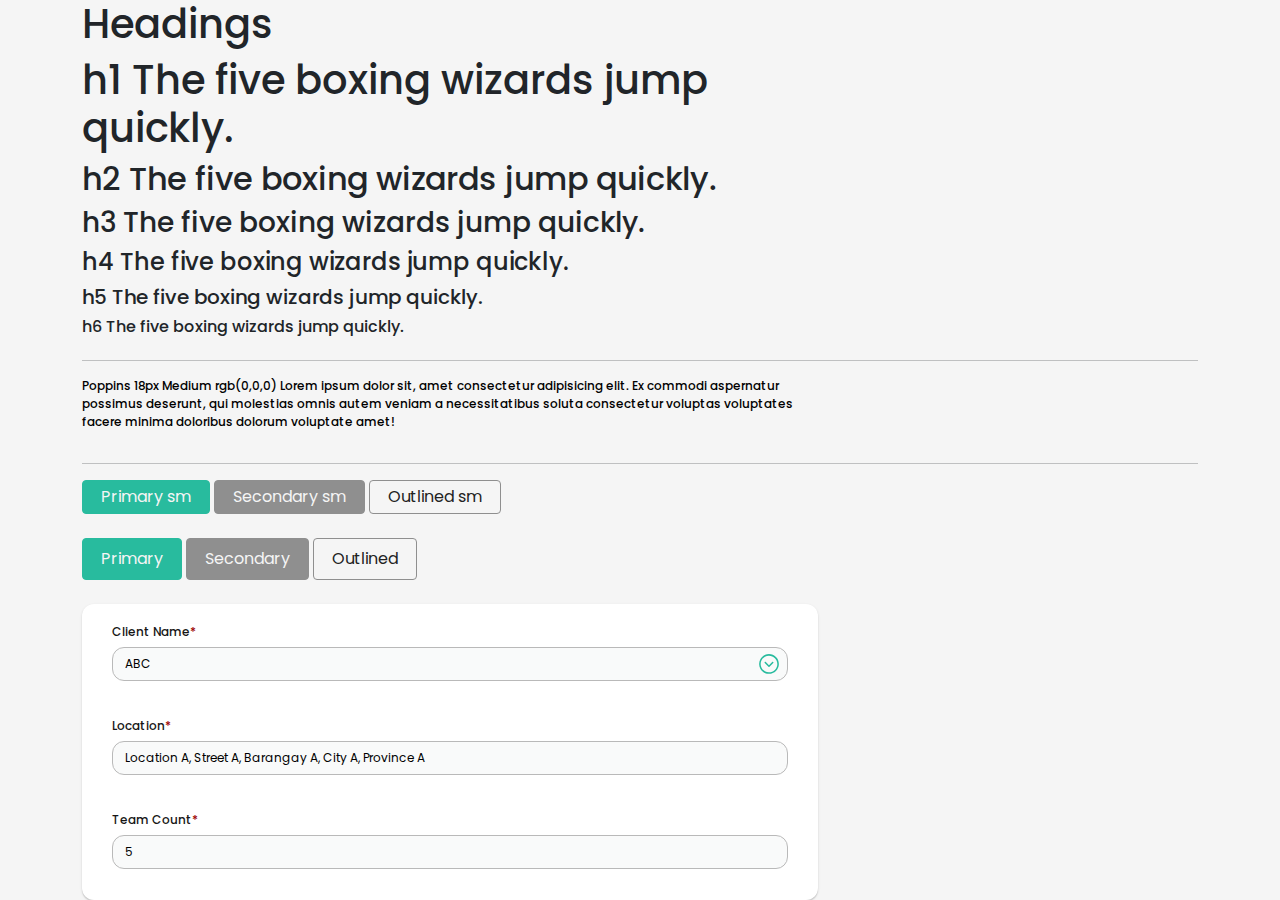
==== index.html @ 27a6f23b "form select" ====
<!doctype html>
<html lang="en">
<head>
	<meta charset="utf-8">
	<meta name="viewport" content="width=device-width, initial-scale=1">
	<title>1 Life Markup</title>
	<link href="https://cdn.jsdelivr.net/npm/bootstrap@5.3.3/dist/css/bootstrap.min.css" rel="stylesheet" integrity="sha384-QWTKZyjpPEjISv5WaRU9OFeRpok6YctnYmDr5pNlyT2bRjXh0JMhjY6hW+ALEwIH" crossorigin="anonymous">

	<link rel="preconnect" href="https://fonts.googleapis.com">
	<link rel="preconnect" href="https://fonts.gstatic.com" crossorigin>
	<link href="https://fonts.googleapis.com/css2?family=Poppins:ital,wght@0,100;0,200;0,300;0,400;0,500;0,600;0,700;0,800;0,900;1,100;1,200;1,300;1,400;1,500;1,600;1,700;1,800;1,900&display=swap" rel="stylesheet">

	<link rel="stylesheet" href="css/main.css">
</head>
<body>
	
	<div class="container">
		<div class="row">
			<div class="col-sm-8">
				<h1>Headings</h1>
				<h1>h1 The five boxing wizards jump quickly.</h1>
				<h2>h2 The five boxing wizards jump quickly.</h2>
				<h3>h3 The five boxing wizards jump quickly.</h3>
				<h4>h4 The five boxing wizards jump quickly.</h4>
				<h5>h5 The five boxing wizards jump quickly.</h5>
				<h6>h6 The five boxing wizards jump quickly.</h6>
			</div>
		</div>
		<hr>
		<div class="row">
			<div class="col-sm-8">
				<p>Poppins 18px Medium rgb(0,0,0) Lorem ipsum dolor sit, amet consectetur adipisicing elit. Ex commodi aspernatur possimus deserunt, qui molestias omnis autem veniam a necessitatibus soluta consectetur voluptas voluptates facere minima doloribus dolorum voluptate amet!</p>
			</div>
		</div>
		<hr>
		<div class="row">
			<div class="col-sm-8">
				
				<button type="button" class="btn btn-primary btn-sm">Primary sm</button>
				<button type="button" class="btn btn-secondary btn-sm">Secondary sm</button>
				<button type="button" class="btn btn-outline-secondary btn-sm">Outlined sm</button>	  
				
				<br><br>
				
				<button type="button" class="btn btn-primary">Primary</button>
				<button type="button" class="btn btn-secondary">Secondary</button>
				<button type="button" class="btn btn-outline-secondary">Outlined</button>	  
				
				<br><br>
				
				<!-- 
				<button type="button" class="btn btn-primary btn-lg">Primary lg</button>
				<button type="button" class="btn btn-secondary btn-lg">Secondary lg</button>
				<button type="button" class="btn btn-outline-secondary btn-lg">Outlined lg</button>	   
				-->
			</div>
		</div>

		<div class="row">
			<div class="col-sm-8">

				<div class="card">
					
					<div class="card-body">
						<form>
							<div class="mb-3">
								<label for="client-name" class="form-label">Client Name</label>
								<select id="client-name" class="form-select" required>
									<option value="ABC">ABC</option>
									<option value="DEF">DEF</option>
									<option value="GHI">GHI</option>
								</select>
								<i class="bi bi-chevron-down"></i>
							</div>
							<div class="mb-3 pt-3">
								<label for="location" class="form-label">Location</label>
								<input type="text" class="form-control" id="location" value="Location A, Street A, Barangay A, City A, Province A" required>
							</div>
							<div class="mb-3 pt-3">
								<label for="team-count" class="form-label">Team Count</label>
								<input type="number" class="form-control" id="team-count" value="5" required>
							</div>
						</form>
					</div>
					
				</div>

				
					
				
			</div>
		</div>
		
		
		
	</div>
	
	
	<script src="https://cdn.jsdelivr.net/npm/bootstrap@5.3.3/dist/js/bootstrap.bundle.min.js" integrity="sha384-YvpcrYf0tY3lHB60NNkmXc5s9fDVZLESaAA55NDzOxhy9GkcIdslK1eN7N6jIeHz" crossorigin="anonymous"></script>
</body>
</html>
---- css/main.css ----
body {
  background-color: #f5f5f5;
  font-family: "Poppins", sans-serif;
}

p {
  font-family: "Poppins", sans-serif;
  font-size: 12px;
  line-height: 18px;
  color: #000;
  font-weight: 500;
}

.btn {
  font-family: "Poppins", sans-serif;
  font-size: 16px;
  padding: 8px 18px;
  border-width: 1px;
  border-style: solid;
  font-weight: 400;
  border-radius: 4px;
}
.btn.btn-sm {
  padding: 4px 18px;
}
.btn.btn-primary {
  color: #f5f5f5;
  border-color: #28BB9E;
  background-color: #28BB9E;
}
.btn.btn-primary:hover, .btn.btn-primary:focus {
  background-color: #1f917b;
  border-color: #1f917b;
}
.btn.btn-secondary {
  color: #f5f5f5;
  border-color: #8F8F8F;
  background-color: #8F8F8F;
}
.btn.btn-secondary:hover, .btn.btn-secondary:focus {
  background-color: #767676;
  border-color: #767676;
}
.btn.btn-outline-secondary {
  color: #222222;
  border-color: #8F8F8F;
}
.btn.btn-outline-secondary:hover, .btn.btn-outline-secondary:focus {
  background-color: rgba(0, 0, 0, 0.1);
}

.card {
  border: none;
  border-radius: 12px;
  -webkit-box-shadow: 0px 1px 3px rgba(0, 0, 0, 0.1), 0px 2px 1px rgba(0, 0, 0, 0.06), 0px 1px 1px rgba(0, 0, 0, 0.08);
          box-shadow: 0px 1px 3px rgba(0, 0, 0, 0.1), 0px 2px 1px rgba(0, 0, 0, 0.06), 0px 1px 1px rgba(0, 0, 0, 0.08);
}
.card .card-body {
  padding: 15px 30px;
}

.form-control,
.form-select {
  font-family: "Poppins", sans-serif;
  font-size: 12px;
  line-height: 24px;
  color: #000;
  font-weight: 400;
  padding: 4px 12px;
  border-radius: 12px;
  background: #f9fafa;
  border: solid 1px #b9b9b9;
}

.form-select {
  padding-right: 32px;
  background-position: calc(100% - 8px) center;
  background-repeat: no-repeat;
  background-image: url("data:image/svg+xml,%3Csvg xmlns='http://www.w3.org/2000/svg' xmlns:xlink='http://www.w3.org/1999/xlink' version='1.1' width='20' height='20' viewBox='0 0 256 256' xml:space='preserve'%3E%3Cdefs%3E%3C/defs%3E%3Cg style='stroke: none; stroke-width: 0; stroke-dasharray: none; stroke-linecap: butt; stroke-linejoin: miter; stroke-miterlimit: 10; fill: none; fill-rule: nonzero; opacity: 1;' transform='translate(1.4065934065934016 1.4065934065934016) scale(2.81 2.81)' %3E%3Cpath d='M 90 45 C 90 20.187 69.813 0 45 0 C 20.187 0 0 20.187 0 45 c 0 24.813 20.187 45 45 45 C 69.813 90 90 69.813 90 45 z M 7 45 C 7 24.047 24.047 7 45 7 s 38 17.047 38 38 S 65.953 83 45 83 S 7 65.953 7 45 z' style='stroke: none; stroke-width: 1; stroke-dasharray: none; stroke-linecap: butt; stroke-linejoin: miter; stroke-miterlimit: 10; fill: rgb(40,187,158); fill-rule: nonzero; opacity: 1;' transform=' matrix(1 0 0 1 0 0) ' stroke-linecap='round' /%3E%3Cpath d='M 65.456 38.522 c 0 -0.896 -0.342 -1.792 -1.025 -2.475 c -1.366 -1.367 -3.583 -1.367 -4.949 0 L 45 50.529 L 30.518 36.047 c -1.366 -1.367 -3.583 -1.367 -4.95 0 c -1.366 1.367 -1.365 3.583 0 4.95 l 16.956 16.955 c 1.366 1.367 3.583 1.367 4.949 0 L 64.43 40.997 C 65.114 40.314 65.456 39.418 65.456 38.522 z' style='stroke: none; stroke-width: 1; stroke-dasharray: none; stroke-linecap: butt; stroke-linejoin: miter; stroke-miterlimit: 10; fill: rgb(40,187,158); fill-rule: nonzero; opacity: 1;' transform=' matrix(1 0 0 1 0 0) ' stroke-linecap='round' /%3E%3C/g%3E%3C/svg%3E");
}

.form-label {
  font-family: "Poppins", sans-serif;
  font-size: 12px;
  line-height: 18px;
  color: #161616;
  font-weight: 500;
  margin-bottom: 6px;
}

div:has(> .form-control:required) > .form-label::after,
div:has(> .form-select:required) > .form-label::after {
  content: "*";
  color: #9D0404;
}
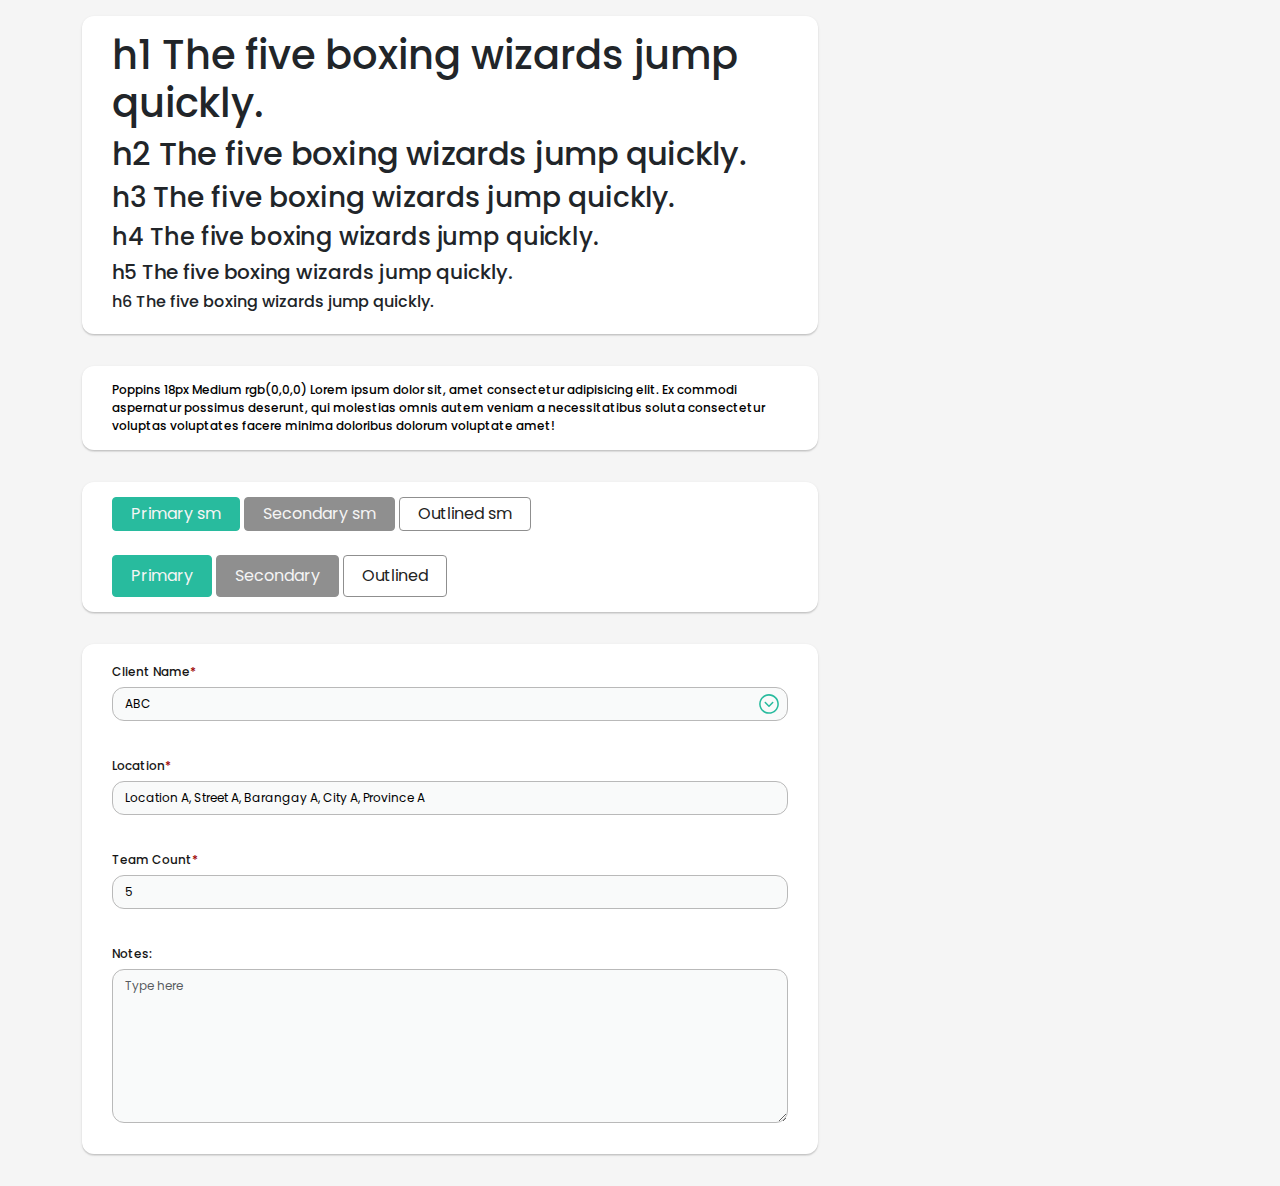
==== commit a6cb574d: "Added text box" ====
--- a/index.html
+++ b/index.html
@@ -17,50 +17,39 @@
 	<div class="container">
 		<div class="row">
 			<div class="col-sm-8">
-				<h1>Headings</h1>
-				<h1>h1 The five boxing wizards jump quickly.</h1>
-				<h2>h2 The five boxing wizards jump quickly.</h2>
-				<h3>h3 The five boxing wizards jump quickly.</h3>
-				<h4>h4 The five boxing wizards jump quickly.</h4>
-				<h5>h5 The five boxing wizards jump quickly.</h5>
-				<h6>h6 The five boxing wizards jump quickly.</h6>
-			</div>
-		</div>
-		<hr>
-		<div class="row">
-			<div class="col-sm-8">
-				<p>Poppins 18px Medium rgb(0,0,0) Lorem ipsum dolor sit, amet consectetur adipisicing elit. Ex commodi aspernatur possimus deserunt, qui molestias omnis autem veniam a necessitatibus soluta consectetur voluptas voluptates facere minima doloribus dolorum voluptate amet!</p>
-			</div>
-		</div>
-		<hr>
-		<div class="row">
-			<div class="col-sm-8">
-				
-				<button type="button" class="btn btn-primary btn-sm">Primary sm</button>
-				<button type="button" class="btn btn-secondary btn-sm">Secondary sm</button>
-				<button type="button" class="btn btn-outline-secondary btn-sm">Outlined sm</button>	  
-				
-				<br><br>
-				
-				<button type="button" class="btn btn-primary">Primary</button>
-				<button type="button" class="btn btn-secondary">Secondary</button>
-				<button type="button" class="btn btn-outline-secondary">Outlined</button>	  
-				
-				<br><br>
-				
-				<!-- 
-				<button type="button" class="btn btn-primary btn-lg">Primary lg</button>
-				<button type="button" class="btn btn-secondary btn-lg">Secondary lg</button>
-				<button type="button" class="btn btn-outline-secondary btn-lg">Outlined lg</button>	   
-				-->
-			</div>
-		</div>
-
-		<div class="row">
-			<div class="col-sm-8">
 
 				<div class="card">
-					
+					<div class="card-body">
+						<h1>h1 The five boxing wizards jump quickly.</h1>
+						<h2>h2 The five boxing wizards jump quickly.</h2>
+						<h3>h3 The five boxing wizards jump quickly.</h3>
+						<h4>h4 The five boxing wizards jump quickly.</h4>
+						<h5>h5 The five boxing wizards jump quickly.</h5>
+						<h6>h6 The five boxing wizards jump quickly.</h6>
+					</div>
+				</div>
+		
+				<div class="card">
+					<div class="card-body">
+						<p>Poppins 18px Medium rgb(0,0,0) Lorem ipsum dolor sit, amet consectetur adipisicing elit. Ex commodi aspernatur possimus deserunt, qui molestias omnis autem veniam a necessitatibus soluta consectetur voluptas voluptates facere minima doloribus dolorum voluptate amet!</p>
+					</div>
+				</div>
+
+				<div class="card">
+					<div class="card-body">
+						<button type="button" class="btn btn-primary btn-sm">Primary sm</button>
+						<button type="button" class="btn btn-secondary btn-sm">Secondary sm</button>
+						<button type="button" class="btn btn-outline-secondary btn-sm">Outlined sm</button>	  
+						
+						<br><br>
+						
+						<button type="button" class="btn btn-primary">Primary</button>
+						<button type="button" class="btn btn-secondary">Secondary</button>
+						<button type="button" class="btn btn-outline-secondary">Outlined</button>	  
+					</div>
+				</div>
+			
+				<div class="card">
 					<div class="card-body">
 						<form>
 							<div class="mb-3">
@@ -80,22 +69,22 @@
 								<label for="team-count" class="form-label">Team Count</label>
 								<input type="number" class="form-control" id="team-count" value="5" required>
 							</div>
+
+							<div class="mb-3 pt-3">
+								<label for="notes" class="form-label">Notes:</label>
+								<textarea class="form-control" placeholder="Type here" id="notes" rows="6"></textarea>
+							</div>
+
+							<!-- <div class="mb-3 pt-3">
+								<input type="date">
+							</div> -->
 						</form>
 					</div>
-					
 				</div>
 
-				
-					
-				
 			</div>
 		</div>
-		
-		
-		
 	</div>
-	
-	
 	<script src="https://cdn.jsdelivr.net/npm/bootstrap@5.3.3/dist/js/bootstrap.bundle.min.js" integrity="sha384-YvpcrYf0tY3lHB60NNkmXc5s9fDVZLESaAA55NDzOxhy9GkcIdslK1eN7N6jIeHz" crossorigin="anonymous"></script>
 </body>
 </html>--- a/css/main.css
+++ b/css/main.css
@@ -9,6 +9,9 @@
   line-height: 18px;
   color: #000;
   font-weight: 500;
+}
+p:last-child {
+  margin-bottom: 0;
 }
 
 .btn {
@@ -54,6 +57,7 @@
   border-radius: 12px;
   -webkit-box-shadow: 0px 1px 3px rgba(0, 0, 0, 0.1), 0px 2px 1px rgba(0, 0, 0, 0.06), 0px 1px 1px rgba(0, 0, 0, 0.08);
           box-shadow: 0px 1px 3px rgba(0, 0, 0, 0.1), 0px 2px 1px rgba(0, 0, 0, 0.06), 0px 1px 1px rgba(0, 0, 0, 0.08);
+  margin: 16px auto 32px;
 }
 .card .card-body {
   padding: 15px 30px;
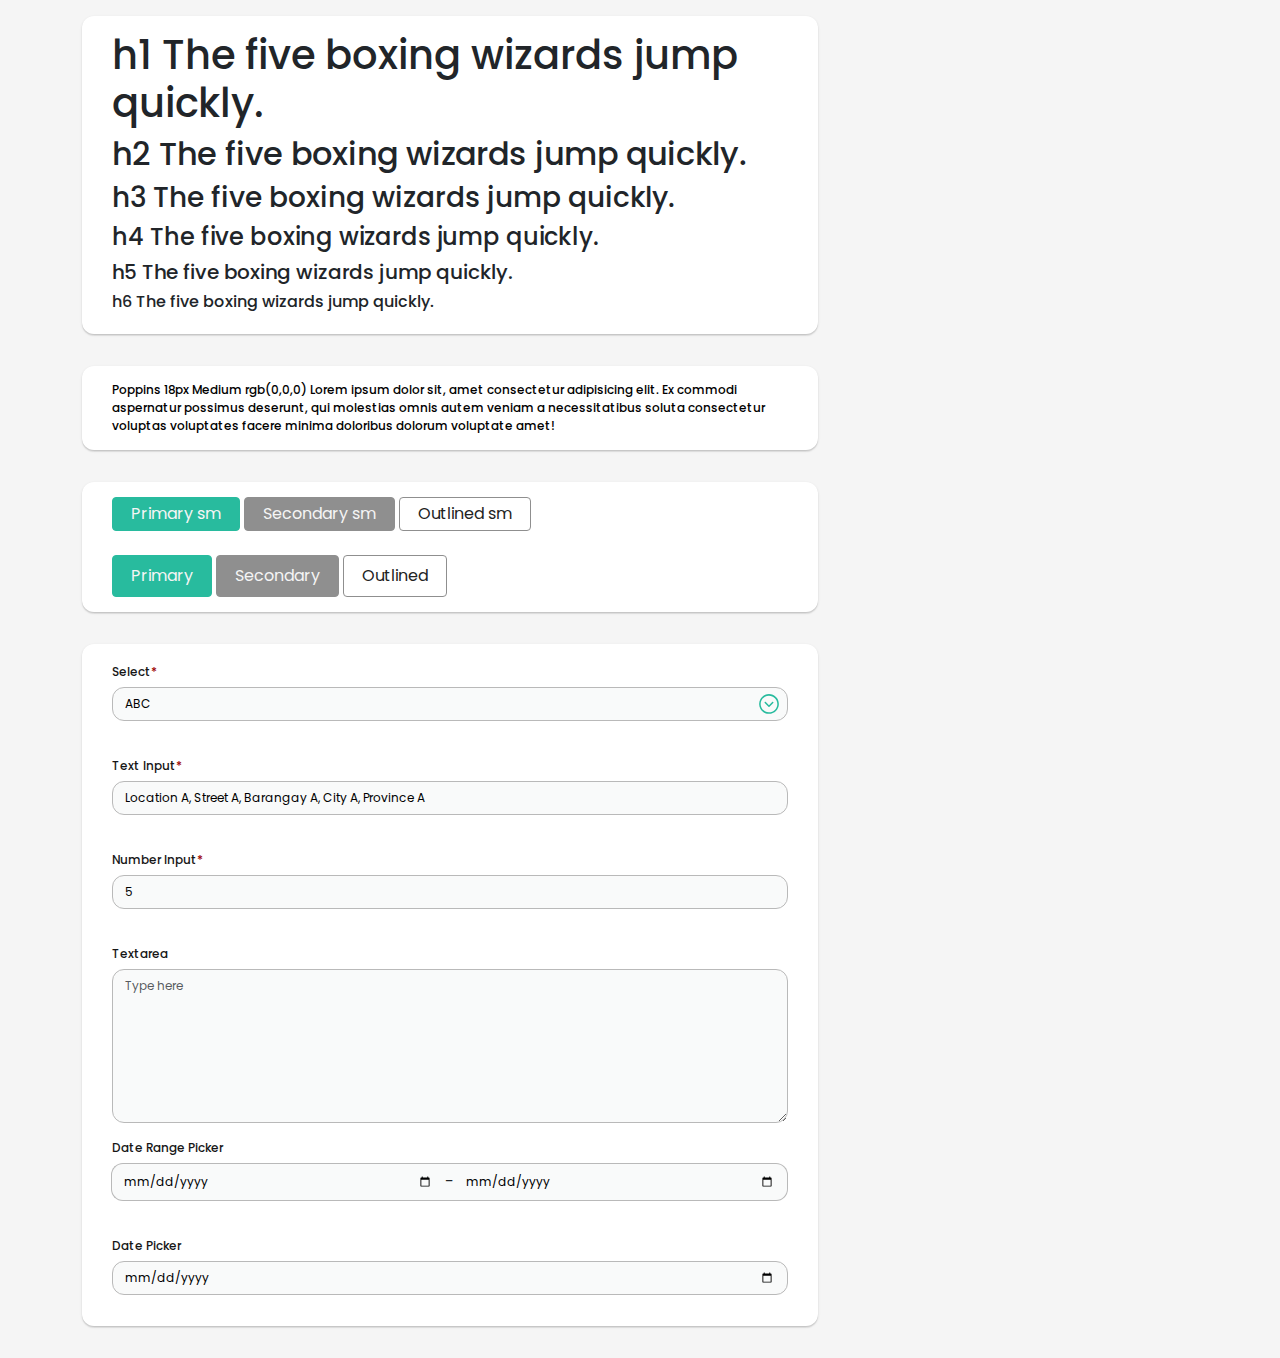
==== commit f9bb6b94: "added daterange" ====
--- a/index.html
+++ b/index.html
@@ -53,8 +53,8 @@
 					<div class="card-body">
 						<form>
 							<div class="mb-3">
-								<label for="client-name" class="form-label">Client Name</label>
-								<select id="client-name" class="form-select" required>
+								<label for="select" class="form-label">Select</label>
+								<select id="select" class="form-select" required>
 									<option value="ABC">ABC</option>
 									<option value="DEF">DEF</option>
 									<option value="GHI">GHI</option>
@@ -62,18 +62,34 @@
 								<i class="bi bi-chevron-down"></i>
 							</div>
 							<div class="mb-3 pt-3">
-								<label for="location" class="form-label">Location</label>
-								<input type="text" class="form-control" id="location" value="Location A, Street A, Barangay A, City A, Province A" required>
+								<label for="text-input" class="form-label">Text Input</label>
+								<input type="text" class="form-control" id="text-input" value="Location A, Street A, Barangay A, City A, Province A" required>
 							</div>
 							<div class="mb-3 pt-3">
-								<label for="team-count" class="form-label">Team Count</label>
-								<input type="number" class="form-control" id="team-count" value="5" required>
+								<label for="number-input" class="form-label">Number Input</label>
+								<input type="number" class="form-control" id="number-input" value="5" required>
 							</div>
 
 							<div class="mb-3 pt-3">
-								<label for="notes" class="form-label">Notes:</label>
-								<textarea class="form-control" placeholder="Type here" id="notes" rows="6"></textarea>
+								<label for="textarea" class="form-label">Textarea</label>
+								<textarea class="form-control" placeholder="Type here" id="textarea" rows="6"></textarea>
 							</div>
+							
+							<div class="input-group mb-3">
+								<label for="date-range" class="form-label w-100">Date Range Picker</label>
+								<input type="date" class="form-control" placeholder="Username" aria-label="Username">
+								<span class="input-group-text">-</span>
+								<input type="date" class="form-control" placeholder="Server" aria-label="Server">
+							</div>
+
+
+							<div class="mb-3 pt-3">
+								<label for="date-picker" class="form-label">Date Picker</label>
+								<input type="date" class="form-control" id="date-picker">
+							</div>
+
+							
+							
 
 							<!-- <div class="mb-3 pt-3">
 								<input type="date">
--- a/css/main.css
+++ b/css/main.css
@@ -96,4 +96,22 @@
 div:has(> .form-select:required) > .form-label::after {
   content: "*";
   color: #9D0404;
+}
+
+.input-group input[type=date] {
+  border-left: none;
+  border-right: none;
+}
+.input-group input[type=date]:first-of-type {
+  border-radius: 12px 0 0 12px !important;
+  border-left: solid 1px #b9b9b9;
+  padding-right: 0;
+}
+.input-group input[type=date]:last-of-type {
+  border-right: solid 1px #b9b9b9;
+  padding-left: 0;
+}
+.input-group input[type=date] + .input-group-text {
+  background: #f9fafa;
+  border-color: #b9b9b9;
 }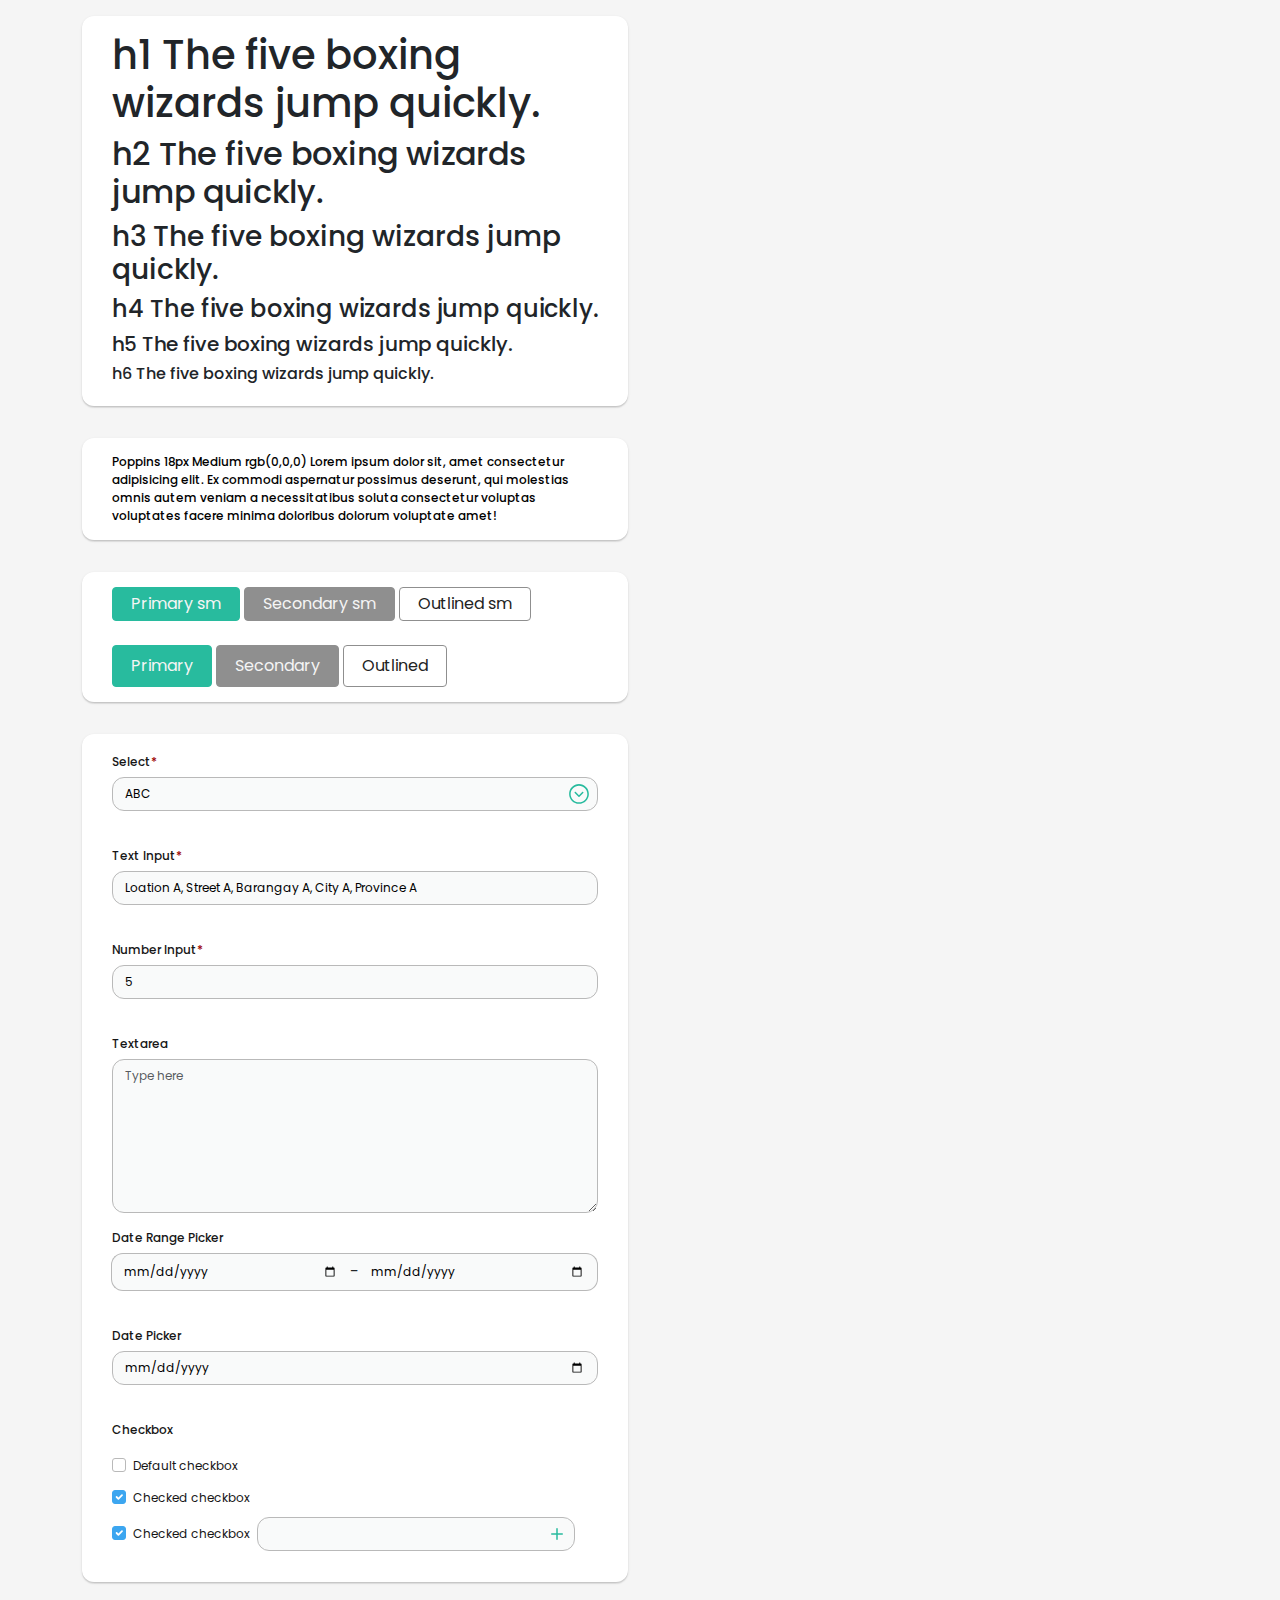
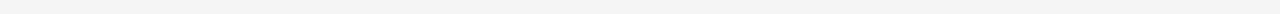
==== commit 97bc02f7: "checkboxes" ====
--- a/index.html
+++ b/index.html
@@ -16,7 +16,7 @@
 	
 	<div class="container">
 		<div class="row">
-			<div class="col-sm-8">
+			<div class="col-lg-6">
 
 				<div class="card">
 					<div class="card-body">
@@ -63,7 +63,7 @@
 							</div>
 							<div class="mb-3 pt-3">
 								<label for="text-input" class="form-label">Text Input</label>
-								<input type="text" class="form-control" id="text-input" value="Location A, Street A, Barangay A, City A, Province A" required>
+								<input type="text" class="form-control" id="text-input" value="Loation A, Street A, Barangay A, City A, Province A" required>
 							</div>
 							<div class="mb-3 pt-3">
 								<label for="number-input" class="form-label">Number Input</label>
@@ -82,15 +82,33 @@
 								<input type="date" class="form-control" placeholder="Server" aria-label="Server">
 							</div>
 
-
 							<div class="mb-3 pt-3">
 								<label for="date-picker" class="form-label">Date Picker</label>
 								<input type="date" class="form-control" id="date-picker">
 							</div>
 
-							
-							
-
+							<div class="mb-3 pt-3">
+								<label for="" class="form-label">Checkbox</label>
+								<div class="form-check">
+									<input class="form-check-input" type="checkbox" value="" id="checkDefault">
+									<label class="form-check-label" for="checkDefault">
+										Default checkbox
+									</label>
+								</div>
+								<div class="form-check">
+									<input class="form-check-input" type="checkbox" value="" id="checkChecked" checked>
+									<label class="form-check-label" for="checkChecked">
+										Checked checkbox
+									</label>
+								</div>
+								<div class="form-check">
+									<input class="form-check-input" type="checkbox" value="" id="checkInput" checked>
+									<label class="form-check-label" for="checkInput">
+										Checked checkbox
+									</label>
+									<input type="text" class="form-control" id="" value="">
+								</div>
+							</div>
 							<!-- <div class="mb-3 pt-3">
 								<input type="date">
 							</div> -->
--- a/css/main.css
+++ b/css/main.css
@@ -114,4 +114,54 @@
 .input-group input[type=date] + .input-group-text {
   background: #f9fafa;
   border-color: #b9b9b9;
+}
+
+.form-check {
+  padding-left: 21px;
+  margin: 8px 0;
+}
+.form-check .form-check-input {
+  border-color: #b9b9b9;
+  width: 14px;
+  height: 14px;
+  border-radius: 3px;
+  margin-top: 5px;
+  margin-left: -21px;
+}
+.form-check .form-check-input:checked {
+  background-color: #3CA6F0;
+  border-color: #3CA6F0;
+}
+.form-check .form-check-label {
+  font-size: 12px;
+  color: #161616;
+}
+.form-check:has(.form-control) .form-control {
+  margin-top: 5px;
+}
+@media screen and (min-width: 575px) {
+  .form-check:has(.form-control) {
+    display: -webkit-box;
+    display: -ms-flexbox;
+    display: flex;
+    gap: 7px;
+    -webkit-box-align: center;
+        -ms-flex-align: center;
+            align-items: center;
+  }
+  .form-check:has(.form-control) .form-check-input {
+    margin-top: -1px;
+  }
+  .form-check:has(.form-control) .form-check-label {
+    -ms-flex-negative: 0;
+        flex-shrink: 0;
+  }
+  .form-check:has(.form-control) .form-control {
+    max-width: 318px;
+    margin-top: 0;
+    padding-right: 30px;
+    background-image: url("data:image/svg+xml,%3Csvg xmlns='http://www.w3.org/2000/svg' width='24' height='24' fill='%2328BB9E' class='bi bi-plus' viewBox='0 0 16 16'%3E%3Cpath d='M8 4a.5.5 0 0 1 .5.5v3h3a.5.5 0 0 1 0 1h-3v3a.5.5 0 0 1-1 0v-3h-3a.5.5 0 0 1 0-1h3v-3A.5.5 0 0 1 8 4'/%3E%3C/svg%3E");
+    background-repeat: no-repeat;
+    background-position: calc(100% - 5px) center;
+  }
 }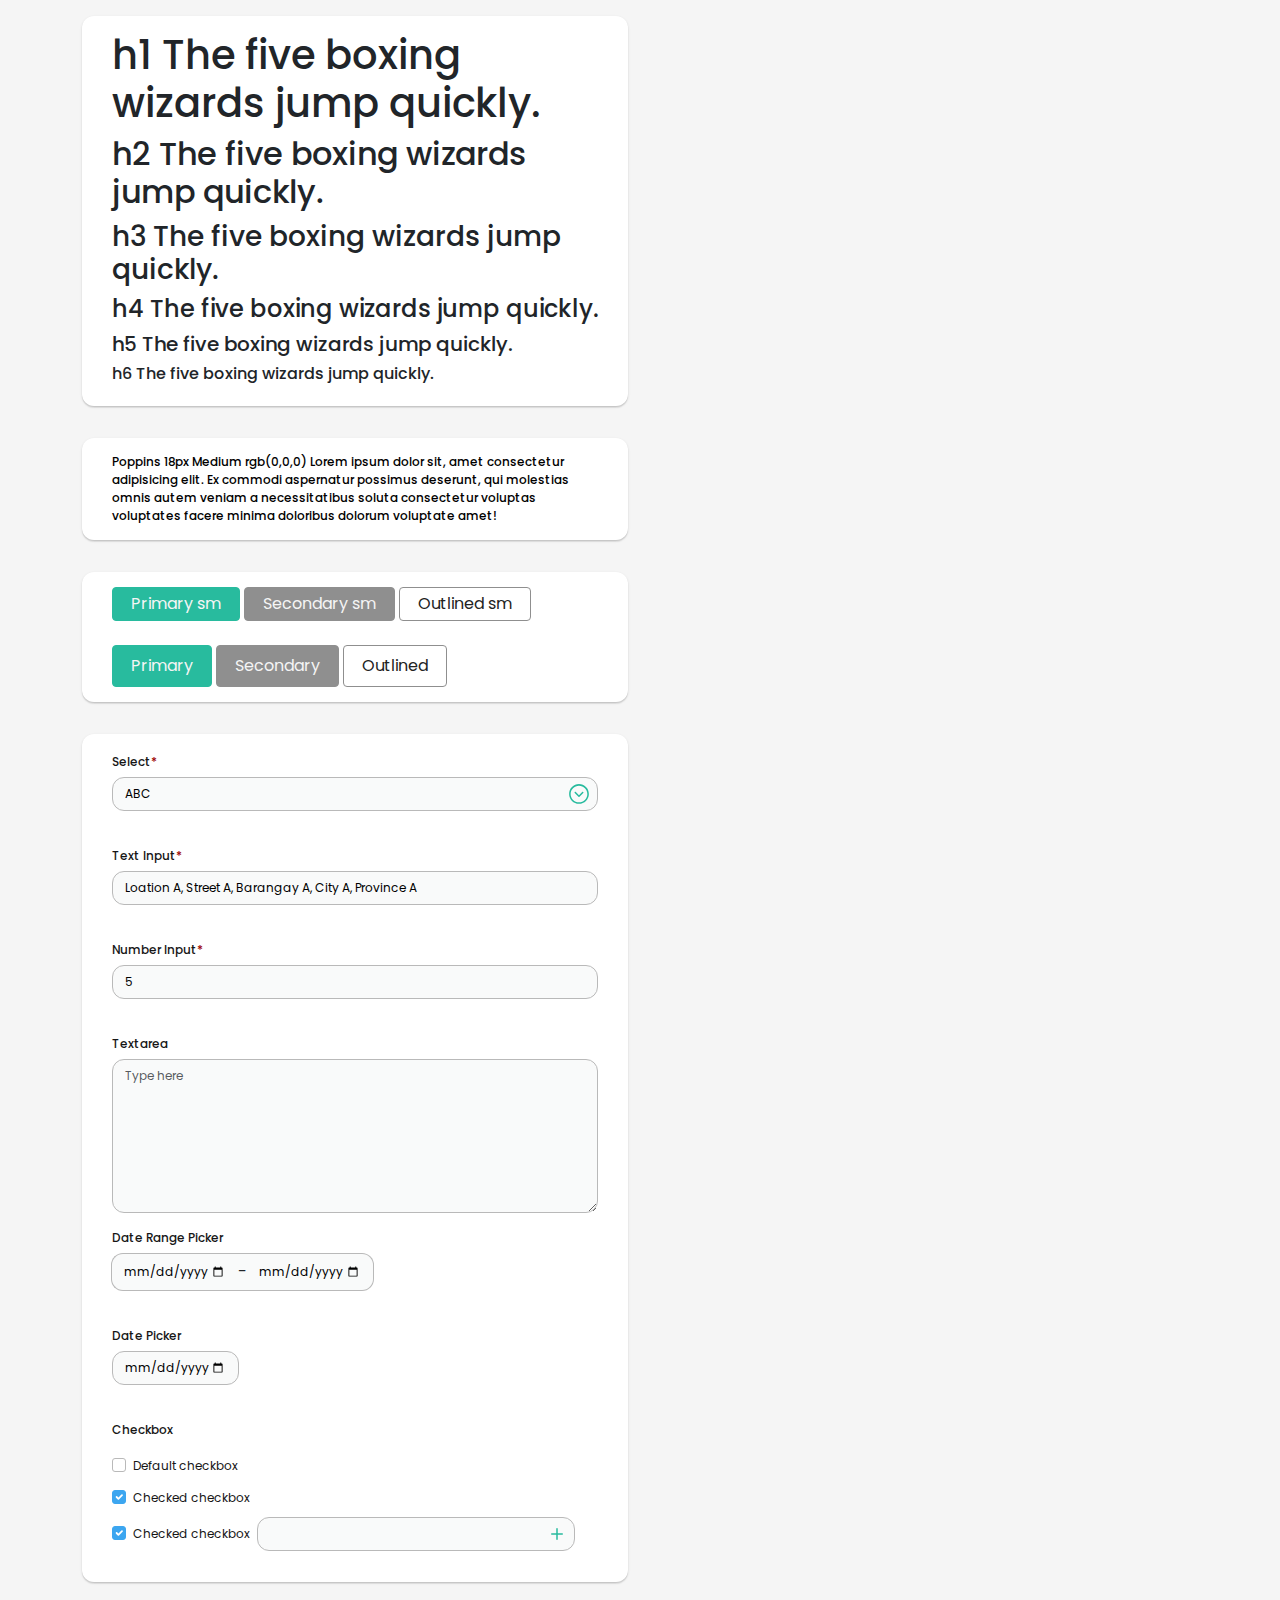
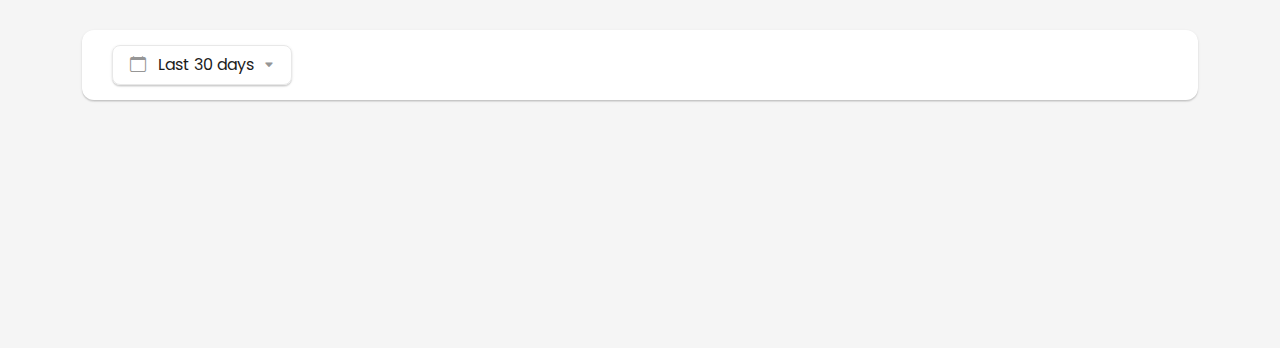
==== commit 770323e0: "dropdown" ====
--- a/index.html
+++ b/index.html
@@ -5,11 +5,11 @@
 	<meta name="viewport" content="width=device-width, initial-scale=1">
 	<title>1 Life Markup</title>
 	<link href="https://cdn.jsdelivr.net/npm/bootstrap@5.3.3/dist/css/bootstrap.min.css" rel="stylesheet" integrity="sha384-QWTKZyjpPEjISv5WaRU9OFeRpok6YctnYmDr5pNlyT2bRjXh0JMhjY6hW+ALEwIH" crossorigin="anonymous">
-
+	
 	<link rel="preconnect" href="https://fonts.googleapis.com">
 	<link rel="preconnect" href="https://fonts.gstatic.com" crossorigin>
 	<link href="https://fonts.googleapis.com/css2?family=Poppins:ital,wght@0,100;0,200;0,300;0,400;0,500;0,600;0,700;0,800;0,900;1,100;1,200;1,300;1,400;1,500;1,600;1,700;1,800;1,900&display=swap" rel="stylesheet">
-
+	
 	<link rel="stylesheet" href="css/main.css">
 </head>
 <body>
@@ -17,7 +17,7 @@
 	<div class="container">
 		<div class="row">
 			<div class="col-lg-6">
-
+				
 				<div class="card">
 					<div class="card-body">
 						<h1>h1 The five boxing wizards jump quickly.</h1>
@@ -28,13 +28,13 @@
 						<h6>h6 The five boxing wizards jump quickly.</h6>
 					</div>
 				</div>
-		
+				
 				<div class="card">
 					<div class="card-body">
 						<p>Poppins 18px Medium rgb(0,0,0) Lorem ipsum dolor sit, amet consectetur adipisicing elit. Ex commodi aspernatur possimus deserunt, qui molestias omnis autem veniam a necessitatibus soluta consectetur voluptas voluptates facere minima doloribus dolorum voluptate amet!</p>
 					</div>
 				</div>
-
+				
 				<div class="card">
 					<div class="card-body">
 						<button type="button" class="btn btn-primary btn-sm">Primary sm</button>
@@ -48,7 +48,7 @@
 						<button type="button" class="btn btn-outline-secondary">Outlined</button>	  
 					</div>
 				</div>
-			
+				
 				<div class="card">
 					<div class="card-body">
 						<form>
@@ -59,7 +59,6 @@
 									<option value="DEF">DEF</option>
 									<option value="GHI">GHI</option>
 								</select>
-								<i class="bi bi-chevron-down"></i>
 							</div>
 							<div class="mb-3 pt-3">
 								<label for="text-input" class="form-label">Text Input</label>
@@ -69,7 +68,7 @@
 								<label for="number-input" class="form-label">Number Input</label>
 								<input type="number" class="form-control" id="number-input" value="5" required>
 							</div>
-
+							
 							<div class="mb-3 pt-3">
 								<label for="textarea" class="form-label">Textarea</label>
 								<textarea class="form-control" placeholder="Type here" id="textarea" rows="6"></textarea>
@@ -81,12 +80,12 @@
 								<span class="input-group-text">-</span>
 								<input type="date" class="form-control" placeholder="Server" aria-label="Server">
 							</div>
-
+							
 							<div class="mb-3 pt-3">
 								<label for="date-picker" class="form-label">Date Picker</label>
 								<input type="date" class="form-control" id="date-picker">
 							</div>
-
+							
 							<div class="mb-3 pt-3">
 								<label for="" class="form-label">Checkbox</label>
 								<div class="form-check">
@@ -115,10 +114,40 @@
 						</form>
 					</div>
 				</div>
-
+				
 			</div>
 		</div>
+		
+		<div class="card">
+			<div class="card-body">
+				<div class="dropdown">
+					<button class="btn btn-outline-secondary dropdown-toggle" type="button" data-bs-toggle="dropdown" aria-expanded="false">
+						<i class="bi bi-calendar"></i>
+						Last 30 days
+					</button>
+					<ul class="dropdown-menu">
+						<li><a class="dropdown-item" href="#">Action</a></li>
+						<li><a class="dropdown-item" href="#">Another action</a></li>
+						<li><a class="dropdown-item" href="#">Something else here</a></li>
+					</ul>
+				</div>
+			</div>
+		</div>
+		
 	</div>
-	<script src="https://cdn.jsdelivr.net/npm/bootstrap@5.3.3/dist/js/bootstrap.bundle.min.js" integrity="sha384-YvpcrYf0tY3lHB60NNkmXc5s9fDVZLESaAA55NDzOxhy9GkcIdslK1eN7N6jIeHz" crossorigin="anonymous"></script>
+</div>
+</div>
+
+<br>
+<br>
+<br>
+<br>
+<br>
+<br>
+<br>
+<br>
+<br>
+
+<script src="https://cdn.jsdelivr.net/npm/bootstrap@5.3.3/dist/js/bootstrap.bundle.min.js" integrity="sha384-YvpcrYf0tY3lHB60NNkmXc5s9fDVZLESaAA55NDzOxhy9GkcIdslK1eN7N6jIeHz" crossorigin="anonymous"></script>
 </body>
 </html>--- a/css/main.css
+++ b/css/main.css
@@ -1,3 +1,4 @@
+@import url("https://cdn.jsdelivr.net/npm/bootstrap-icons@1.11.3/font/bootstrap-icons.min.css");
 body {
   background-color: #f5f5f5;
   font-family: "Poppins", sans-serif;
@@ -51,6 +52,27 @@
 .btn.btn-outline-secondary:hover, .btn.btn-outline-secondary:focus {
   background-color: rgba(0, 0, 0, 0.1);
 }
+.btn.btn-outline-secondary.dropdown-toggle {
+  color: #1C1C1C;
+  padding: 7px 17px;
+  border-radius: 8px;
+  border-color: #e8e8e8;
+  -webkit-box-shadow: 0px 1px 3px rgba(0, 0, 0, 0.1), 0px 2px 1px rgba(0, 0, 0, 0.06), 0px 1px 1px rgba(0, 0, 0, 0.08);
+          box-shadow: 0px 1px 3px rgba(0, 0, 0, 0.1), 0px 2px 1px rgba(0, 0, 0, 0.06), 0px 1px 1px rgba(0, 0, 0, 0.08);
+}
+.btn.btn-outline-secondary.dropdown-toggle::after {
+  content: "\f229";
+  font-family: "bootstrap-icons";
+  color: #969696;
+  font-size: 10px;
+  margin-left: 6px;
+  vertical-align: baseline;
+  border: none;
+}
+.btn.btn-outline-secondary.dropdown-toggle .bi {
+  color: #969696;
+  margin-right: 8px;
+}
 
 .card {
   border: none;
@@ -98,9 +120,14 @@
   color: #9D0404;
 }
 
+input[type=date] {
+  max-width: 127px;
+}
+
 .input-group input[type=date] {
   border-left: none;
   border-right: none;
+  max-width: 115px;
 }
 .input-group input[type=date]:first-of-type {
   border-radius: 12px 0 0 12px !important;
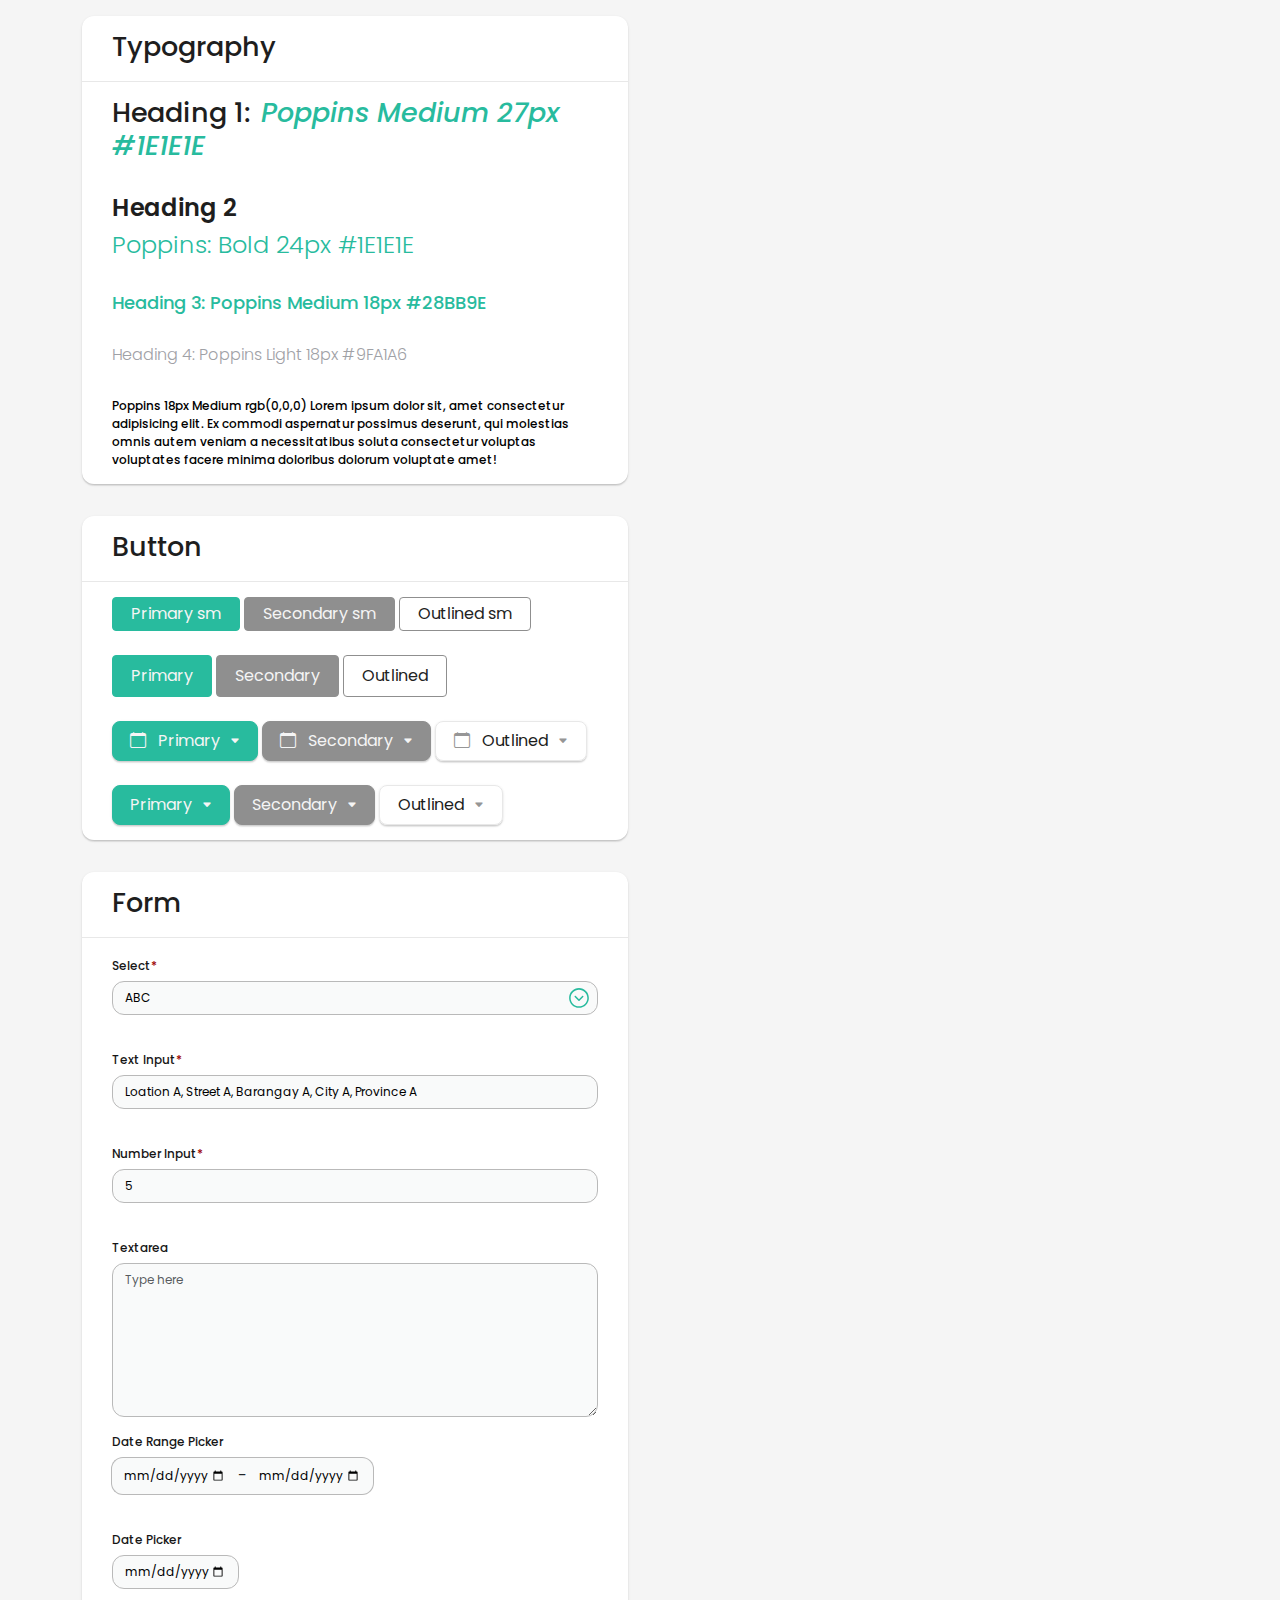
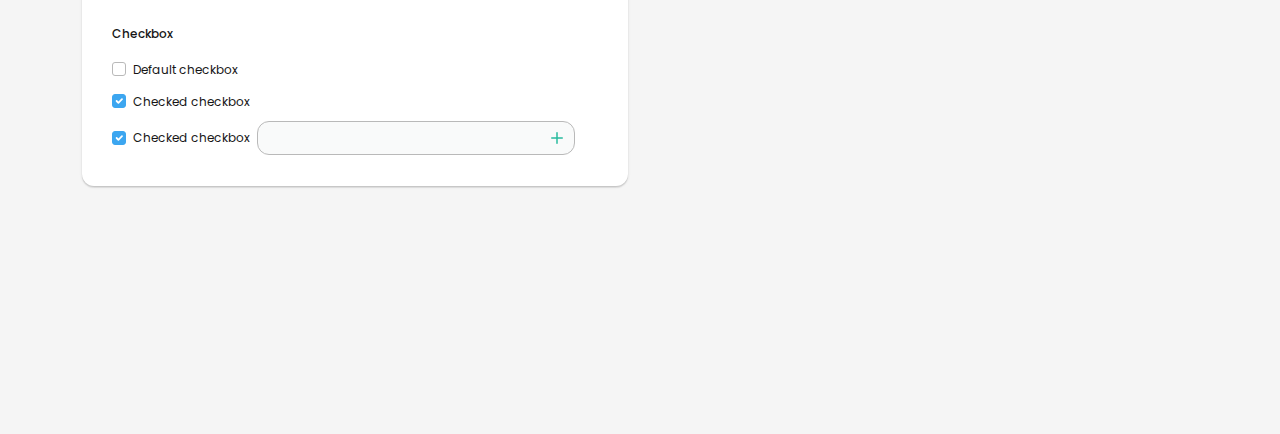
==== commit 62f9ae8f: "Typography" ====
--- a/index.html
+++ b/index.html
@@ -19,23 +19,30 @@
 			<div class="col-lg-6">
 				
 				<div class="card">
+					<div class="card-header">
+						<h1 class="card-title">
+							Typography
+						</h1>
+					</div>
 					<div class="card-body">
-						<h1>h1 The five boxing wizards jump quickly.</h1>
-						<h2>h2 The five boxing wizards jump quickly.</h2>
-						<h3>h3 The five boxing wizards jump quickly.</h3>
-						<h4>h4 The five boxing wizards jump quickly.</h4>
-						<h5>h5 The five boxing wizards jump quickly.</h5>
-						<h6>h6 The five boxing wizards jump quickly.</h6>
+						<h1>Heading 1: <span class="text-primary fst-italic ms-1">Poppins Medium 27px #1E1E1E</span></h1>
+						<br>
+						<h2>Heading 2<span class="text-primary fw-light d-block pt-2">Poppins: Bold 24px #1E1E1E</span></h2>
+						<br>
+						<h3>Heading 3: Poppins Medium 18px #28BB9E</h3>
+						<br>
+						<h4>Heading 4: Poppins Light 18px #9FA1A6</h4>
+						<!-- <h5>h5 The five boxing wizards jump quickly.</h5> -->
+						<!-- <h6>h6 The five boxing wizards jump quickly.</h6> -->
+						<br>
+						<p>Poppins 18px Medium rgb(0,0,0) Lorem ipsum dolor sit, amet consectetur adipisicing elit. Ex commodi aspernatur possimus deserunt, qui molestias omnis autem veniam a necessitatibus soluta consectetur voluptas voluptates facere minima doloribus dolorum voluptate amet!</p>
 					</div>
 				</div>
 				
 				<div class="card">
-					<div class="card-body">
-						<p>Poppins 18px Medium rgb(0,0,0) Lorem ipsum dolor sit, amet consectetur adipisicing elit. Ex commodi aspernatur possimus deserunt, qui molestias omnis autem veniam a necessitatibus soluta consectetur voluptas voluptates facere minima doloribus dolorum voluptate amet!</p>
-					</div>
-				</div>
-				
-				<div class="card">
+					<div class="card-header">
+						<h1 class="card-title">Button</h1>
+					</div>
 					<div class="card-body">
 						<button type="button" class="btn btn-primary btn-sm">Primary sm</button>
 						<button type="button" class="btn btn-secondary btn-sm">Secondary sm</button>
@@ -46,10 +53,83 @@
 						<button type="button" class="btn btn-primary">Primary</button>
 						<button type="button" class="btn btn-secondary">Secondary</button>
 						<button type="button" class="btn btn-outline-secondary">Outlined</button>	  
+
+						<br><br>
+
+						<div class="dropdown">
+							<button class="btn btn-primary dropdown-toggle" type="button" data-bs-toggle="dropdown" aria-expanded="false">
+								<i class="bi bi-calendar"></i>
+								Primary
+							</button>
+							<ul class="dropdown-menu">
+								<li><a class="dropdown-item" href="#">Action</a></li>
+								<li><a class="dropdown-item" href="#">Another action</a></li>
+								<li><a class="dropdown-item" href="#">Something else here</a></li>
+							</ul>
+						</div>
+						<div class="dropdown">
+							<button class="btn btn-secondary dropdown-toggle" type="button" data-bs-toggle="dropdown" aria-expanded="false">
+								<i class="bi bi-calendar"></i>
+								Secondary
+							</button>
+							<ul class="dropdown-menu">
+								<li><a class="dropdown-item" href="#">Action</a></li>
+								<li><a class="dropdown-item" href="#">Another action</a></li>
+								<li><a class="dropdown-item" href="#">Something else here</a></li>
+							</ul>
+						</div>
+						<div class="dropdown">
+							<button class="btn btn-outline-secondary dropdown-toggle" type="button" data-bs-toggle="dropdown" aria-expanded="false">
+								<i class="bi bi-calendar"></i>
+								Outlined
+							</button>
+							<ul class="dropdown-menu">
+								<li><a class="dropdown-item" href="#">Action</a></li>
+								<li><a class="dropdown-item" href="#">Another action</a></li>
+								<li><a class="dropdown-item" href="#">Something else here</a></li>
+							</ul>
+						</div>
+
+						<br><br>
+
+						<div class="dropdown">
+							<button class="btn btn-primary dropdown-toggle" type="button" data-bs-toggle="dropdown" aria-expanded="false">
+								Primary
+							</button>
+							<ul class="dropdown-menu">
+								<li><a class="dropdown-item" href="#">Action</a></li>
+								<li><a class="dropdown-item" href="#">Another action</a></li>
+								<li><a class="dropdown-item" href="#">Something else here</a></li>
+							</ul>
+						</div>
+						<div class="dropdown">
+							<button class="btn btn-secondary dropdown-toggle" type="button" data-bs-toggle="dropdown" aria-expanded="false">
+								Secondary
+							</button>
+							<ul class="dropdown-menu">
+								<li><a class="dropdown-item" href="#">Action</a></li>
+								<li><a class="dropdown-item" href="#">Another action</a></li>
+								<li><a class="dropdown-item" href="#">Something else here</a></li>
+							</ul>
+						</div>
+						<div class="dropdown">
+							<button class="btn btn-outline-secondary dropdown-toggle" type="button" data-bs-toggle="dropdown" aria-expanded="false">
+								Outlined
+							</button>
+							<ul class="dropdown-menu">
+								<li><a class="dropdown-item" href="#">Action</a></li>
+								<li><a class="dropdown-item" href="#">Another action</a></li>
+								<li><a class="dropdown-item" href="#">Something else here</a></li>
+							</ul>
+						</div>
+
 					</div>
 				</div>
 				
 				<div class="card">
+					<div class="card-header">
+						<h1 class="card-title">Form</h1>
+					</div>
 					<div class="card-body">
 						<form>
 							<div class="mb-3">
@@ -117,23 +197,6 @@
 				
 			</div>
 		</div>
-		
-		<div class="card">
-			<div class="card-body">
-				<div class="dropdown">
-					<button class="btn btn-outline-secondary dropdown-toggle" type="button" data-bs-toggle="dropdown" aria-expanded="false">
-						<i class="bi bi-calendar"></i>
-						Last 30 days
-					</button>
-					<ul class="dropdown-menu">
-						<li><a class="dropdown-item" href="#">Action</a></li>
-						<li><a class="dropdown-item" href="#">Another action</a></li>
-						<li><a class="dropdown-item" href="#">Something else here</a></li>
-					</ul>
-				</div>
-			</div>
-		</div>
-		
 	</div>
 </div>
 </div>
--- a/css/main.css
+++ b/css/main.css
@@ -13,6 +13,33 @@
 }
 p:last-child {
   margin-bottom: 0;
+}
+
+h1 {
+  font-size: 27px;
+  color: #1E1E1E;
+  font-weight: 500;
+}
+
+h2 {
+  font-size: 24px;
+  color: #1E1E1E;
+  font-weight: 600;
+}
+
+h3 {
+  color: #28BB9E;
+  font-size: 18px;
+}
+
+h4 {
+  font-size: 16px;
+  color: #9FA1A6;
+  font-weight: 300;
+}
+
+.text-primary {
+  color: #28BB9E !important;
 }
 
 .btn {
@@ -54,7 +81,7 @@
 }
 .btn.btn-outline-secondary.dropdown-toggle {
   color: #1C1C1C;
-  padding: 7px 17px;
+  padding: 7px 18px;
   border-radius: 8px;
   border-color: #e8e8e8;
   -webkit-box-shadow: 0px 1px 3px rgba(0, 0, 0, 0.1), 0px 2px 1px rgba(0, 0, 0, 0.06), 0px 1px 1px rgba(0, 0, 0, 0.08);
@@ -74,12 +101,59 @@
   margin-right: 8px;
 }
 
+.dropdown {
+  display: inline-block;
+}
+.dropdown .dropdown-toggle {
+  padding: 7px 17px;
+  border-radius: 8px;
+  -webkit-box-shadow: 0px 1px 3px rgba(0, 0, 0, 0.1), 0px 2px 1px rgba(0, 0, 0, 0.06), 0px 1px 1px rgba(0, 0, 0, 0.08);
+          box-shadow: 0px 1px 3px rgba(0, 0, 0, 0.1), 0px 2px 1px rgba(0, 0, 0, 0.06), 0px 1px 1px rgba(0, 0, 0, 0.08);
+}
+.dropdown .dropdown-toggle::after {
+  content: "\f229";
+  font-family: "bootstrap-icons";
+  font-size: 10px;
+  margin-left: 6px;
+  vertical-align: baseline;
+  border: none;
+}
+.dropdown .dropdown-toggle .bi {
+  margin-right: 8px;
+}
+.dropdown .dropdown-toggle.btn-outline-secondary {
+  color: #1C1C1C;
+  border-color: #e8e8e8;
+}
+.dropdown .dropdown-toggle.btn-outline-secondary:hover, .dropdown .dropdown-toggle.btn-outline-secondary:focus {
+  background-color: rgba(0, 0, 0, 0.1);
+}
+.dropdown .dropdown-toggle.btn-outline-secondary .bi {
+  color: #969696;
+}
+.dropdown .dropdown-toggle.btn-outline-secondary::after {
+  content: "\f229";
+  font-family: "bootstrap-icons";
+  font-size: 10px;
+  margin-left: 6px;
+  vertical-align: baseline;
+  border: none;
+}
+
 .card {
   border: none;
   border-radius: 12px;
   -webkit-box-shadow: 0px 1px 3px rgba(0, 0, 0, 0.1), 0px 2px 1px rgba(0, 0, 0, 0.06), 0px 1px 1px rgba(0, 0, 0, 0.08);
           box-shadow: 0px 1px 3px rgba(0, 0, 0, 0.1), 0px 2px 1px rgba(0, 0, 0, 0.06), 0px 1px 1px rgba(0, 0, 0, 0.08);
   margin: 16px auto 32px;
+}
+.card .card-header {
+  padding: 15px 30px 10px;
+  border-bottom-color: #E8E8E8;
+  background: none;
+}
+.card .card-title {
+  color: #1E1E1E;
 }
 .card .card-body {
   padding: 15px 30px;
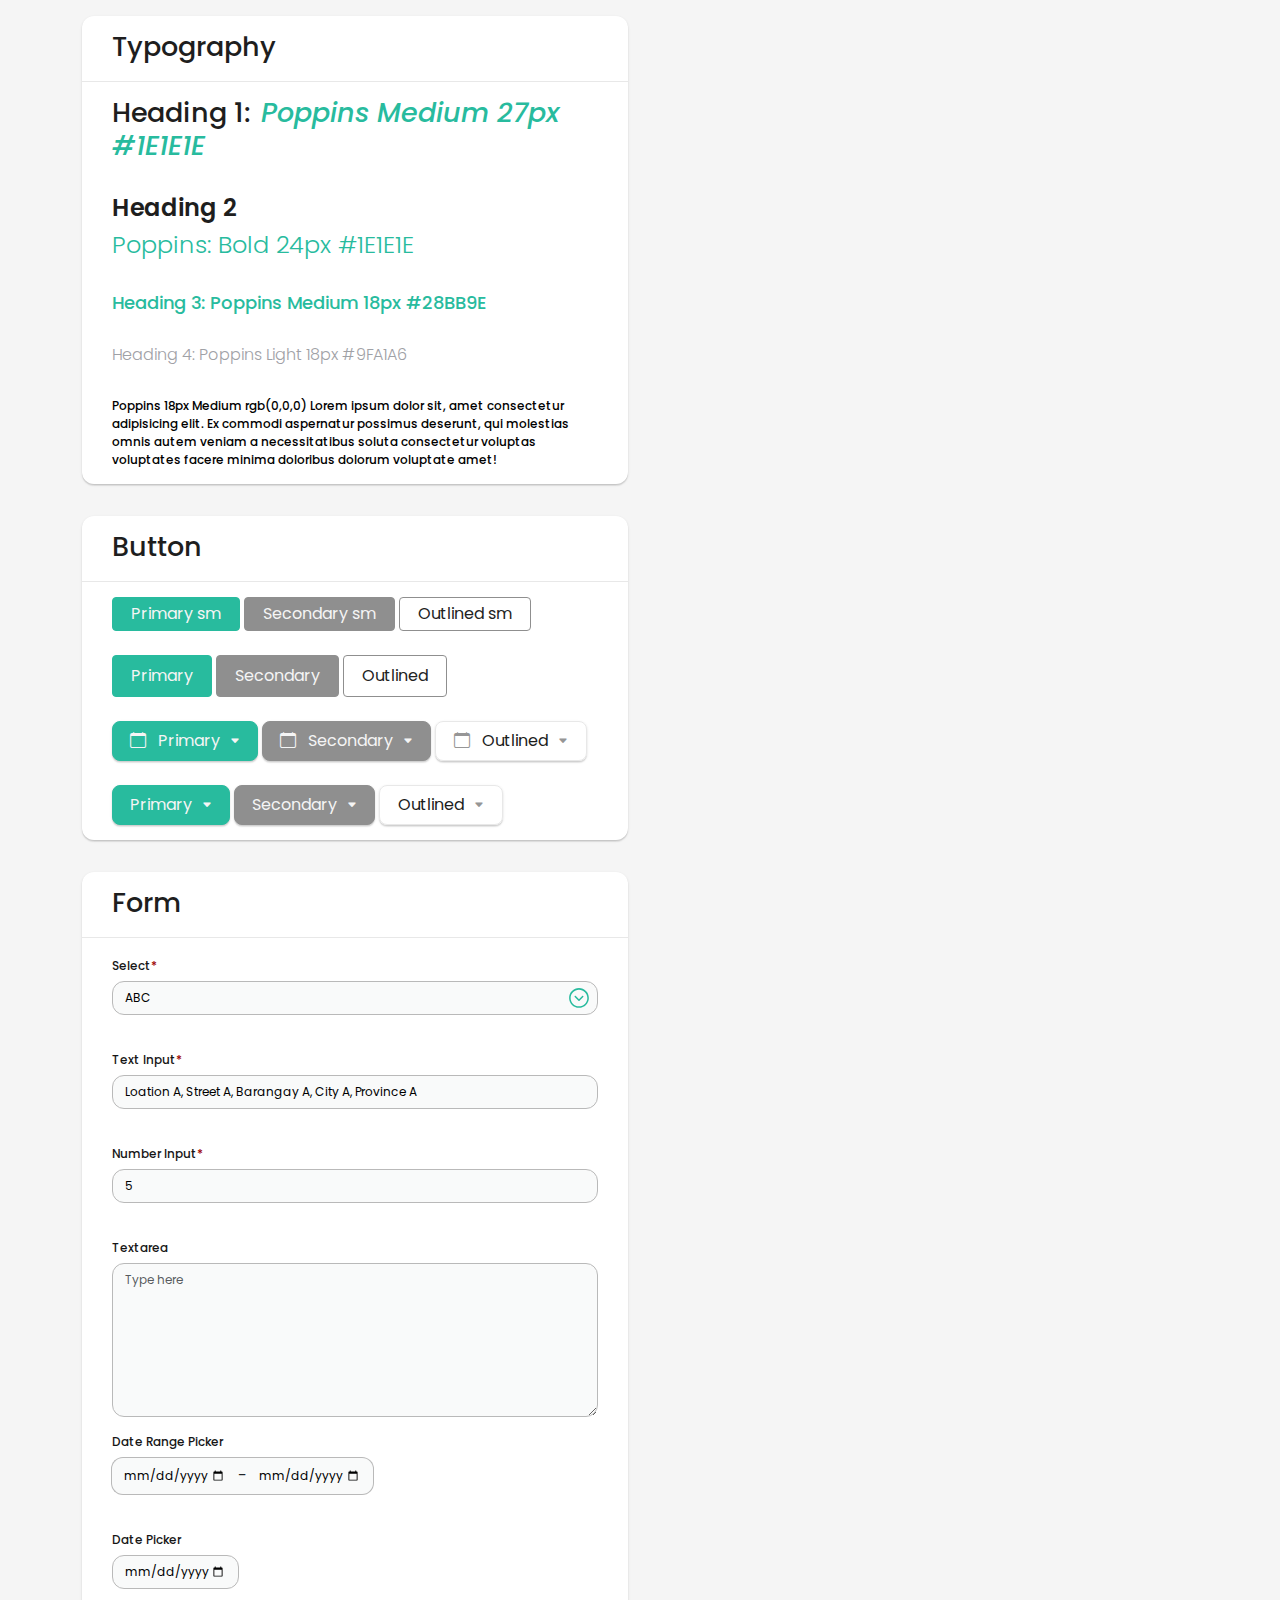
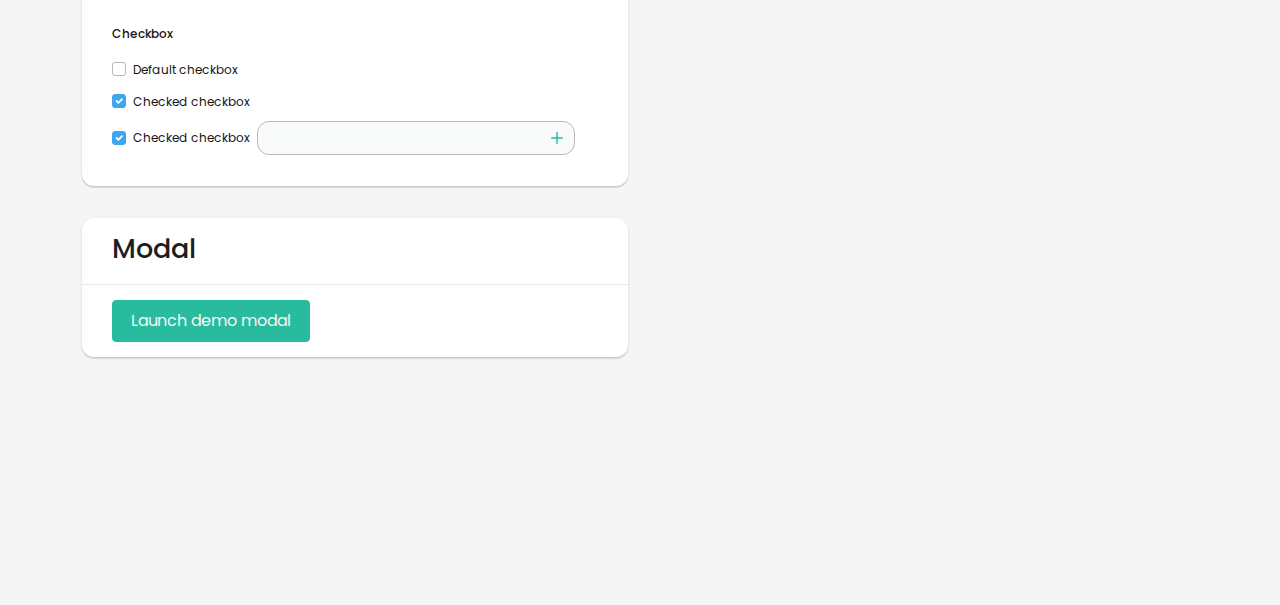
==== commit 7dc9aa7b: "Modal" ====
--- a/index.html
+++ b/index.html
@@ -1,216 +1,234 @@
 <!doctype html>
 <html lang="en">
-<head>
-	<meta charset="utf-8">
-	<meta name="viewport" content="width=device-width, initial-scale=1">
-	<title>1 Life Markup</title>
-	<link href="https://cdn.jsdelivr.net/npm/bootstrap@5.3.3/dist/css/bootstrap.min.css" rel="stylesheet" integrity="sha384-QWTKZyjpPEjISv5WaRU9OFeRpok6YctnYmDr5pNlyT2bRjXh0JMhjY6hW+ALEwIH" crossorigin="anonymous">
-	
-	<link rel="preconnect" href="https://fonts.googleapis.com">
-	<link rel="preconnect" href="https://fonts.gstatic.com" crossorigin>
-	<link href="https://fonts.googleapis.com/css2?family=Poppins:ital,wght@0,100;0,200;0,300;0,400;0,500;0,600;0,700;0,800;0,900;1,100;1,200;1,300;1,400;1,500;1,600;1,700;1,800;1,900&display=swap" rel="stylesheet">
-	
-	<link rel="stylesheet" href="css/main.css">
-</head>
-<body>
-	
-	<div class="container">
-		<div class="row">
-			<div class="col-lg-6">
-				
-				<div class="card">
-					<div class="card-header">
-						<h1 class="card-title">
-							Typography
-						</h1>
-					</div>
-					<div class="card-body">
-						<h1>Heading 1: <span class="text-primary fst-italic ms-1">Poppins Medium 27px #1E1E1E</span></h1>
-						<br>
-						<h2>Heading 2<span class="text-primary fw-light d-block pt-2">Poppins: Bold 24px #1E1E1E</span></h2>
-						<br>
-						<h3>Heading 3: Poppins Medium 18px #28BB9E</h3>
-						<br>
-						<h4>Heading 4: Poppins Light 18px #9FA1A6</h4>
-						<!-- <h5>h5 The five boxing wizards jump quickly.</h5> -->
-						<!-- <h6>h6 The five boxing wizards jump quickly.</h6> -->
-						<br>
-						<p>Poppins 18px Medium rgb(0,0,0) Lorem ipsum dolor sit, amet consectetur adipisicing elit. Ex commodi aspernatur possimus deserunt, qui molestias omnis autem veniam a necessitatibus soluta consectetur voluptas voluptates facere minima doloribus dolorum voluptate amet!</p>
-					</div>
-				</div>
-				
-				<div class="card">
-					<div class="card-header">
-						<h1 class="card-title">Button</h1>
-					</div>
-					<div class="card-body">
-						<button type="button" class="btn btn-primary btn-sm">Primary sm</button>
-						<button type="button" class="btn btn-secondary btn-sm">Secondary sm</button>
-						<button type="button" class="btn btn-outline-secondary btn-sm">Outlined sm</button>	  
-						
-						<br><br>
-						
-						<button type="button" class="btn btn-primary">Primary</button>
-						<button type="button" class="btn btn-secondary">Secondary</button>
-						<button type="button" class="btn btn-outline-secondary">Outlined</button>	  
-
-						<br><br>
-
-						<div class="dropdown">
-							<button class="btn btn-primary dropdown-toggle" type="button" data-bs-toggle="dropdown" aria-expanded="false">
+	<head>
+		<meta charset="utf-8">
+		<meta name="viewport" content="width=device-width, initial-scale=1">
+		<title>1 Life Markup</title>
+		<link href="https://cdn.jsdelivr.net/npm/bootstrap@5.3.3/dist/css/bootstrap.min.css" rel="stylesheet" integrity="sha384-QWTKZyjpPEjISv5WaRU9OFeRpok6YctnYmDr5pNlyT2bRjXh0JMhjY6hW+ALEwIH" crossorigin="anonymous">
+		<link rel="preconnect" href="https://fonts.googleapis.com">
+		<link rel="preconnect" href="https://fonts.gstatic.com" crossorigin>
+		<link href="https://fonts.googleapis.com/css2?family=Poppins:ital,wght@0,100;0,200;0,300;0,400;0,500;0,600;0,700;0,800;0,900;1,100;1,200;1,300;1,400;1,500;1,600;1,700;1,800;1,900&display=swap" rel="stylesheet">
+		<link rel="stylesheet" href="css/main.css">
+	</head>
+	<body>
+		<div class="container">
+			<div class="row">
+				<div class="col-lg-6">
+					
+					<!-- TYPOGRAPHY -->
+					<div class="card">
+						<div class="card-header">
+							<h1 class="card-title">
+								Typography
+							</h1>
+						</div>
+						<div class="card-body">
+							<h1>Heading 1: <span class="text-primary fst-italic ms-1">Poppins Medium 27px #1E1E1E</span></h1>
+							<br>
+							<h2>Heading 2<span class="text-primary fw-light d-block pt-2">Poppins: Bold 24px #1E1E1E</span></h2>
+							<br>
+							<h3>Heading 3: Poppins Medium 18px #28BB9E</h3>
+							<br>
+							<h4>Heading 4: Poppins Light 18px #9FA1A6</h4>
+							<!-- <h5>h5 The five boxing wizards jump quickly.</h5> -->
+							<!-- <h6>h6 The five boxing wizards jump quickly.</h6> -->
+							<br>
+							<p>Poppins 18px Medium rgb(0,0,0) Lorem ipsum dolor sit, amet consectetur adipisicing elit. Ex commodi aspernatur possimus deserunt, qui molestias omnis autem veniam a necessitatibus soluta consectetur voluptas voluptates facere minima doloribus dolorum voluptate amet!</p>
+						</div>
+					</div>
+
+					<!-- BUTTON -->
+					<div class="card">
+						<div class="card-header">
+							<h1 class="card-title">Button</h1>
+						</div>
+						<div class="card-body">
+							<!-- Button small -->
+							<button type="button" class="btn btn-primary btn-sm">Primary sm</button>
+							<button type="button" class="btn btn-secondary btn-sm">Secondary sm</button>
+							<button type="button" class="btn btn-outline-secondary btn-sm">Outlined sm</button>	  
+							
+							<br><br>
+							
+							<!-- Button default -->
+							<button type="button" class="btn btn-primary">Primary</button>
+							<button type="button" class="btn btn-secondary">Secondary</button>
+							<button type="button" class="btn btn-outline-secondary">Outlined</button>	  
+							
+							<br><br>
+							
+							<!-- Button dropdown with icon -->
+							<div class="dropdown">
+								<button class="btn btn-primary dropdown-toggle" type="button" data-bs-toggle="dropdown" aria-expanded="false">
 								<i class="bi bi-calendar"></i>
 								Primary
-							</button>
-							<ul class="dropdown-menu">
-								<li><a class="dropdown-item" href="#">Action</a></li>
-								<li><a class="dropdown-item" href="#">Another action</a></li>
-								<li><a class="dropdown-item" href="#">Something else here</a></li>
-							</ul>
-						</div>
-						<div class="dropdown">
-							<button class="btn btn-secondary dropdown-toggle" type="button" data-bs-toggle="dropdown" aria-expanded="false">
+								</button>
+								<ul class="dropdown-menu">
+									<li><a class="dropdown-item" href="#">Action</a></li>
+									<li><a class="dropdown-item" href="#">Another action</a></li>
+									<li><a class="dropdown-item" href="#">Something else here</a></li>
+								</ul>
+							</div>
+							<div class="dropdown">
+								<button class="btn btn-secondary dropdown-toggle" type="button" data-bs-toggle="dropdown" aria-expanded="false">
 								<i class="bi bi-calendar"></i>
 								Secondary
-							</button>
-							<ul class="dropdown-menu">
-								<li><a class="dropdown-item" href="#">Action</a></li>
-								<li><a class="dropdown-item" href="#">Another action</a></li>
-								<li><a class="dropdown-item" href="#">Something else here</a></li>
-							</ul>
-						</div>
-						<div class="dropdown">
-							<button class="btn btn-outline-secondary dropdown-toggle" type="button" data-bs-toggle="dropdown" aria-expanded="false">
+								</button>
+								<ul class="dropdown-menu">
+									<li><a class="dropdown-item" href="#">Action</a></li>
+									<li><a class="dropdown-item" href="#">Another action</a></li>
+									<li><a class="dropdown-item" href="#">Something else here</a></li>
+								</ul>
+							</div>
+							<div class="dropdown">
+								<button class="btn btn-outline-secondary dropdown-toggle" type="button" data-bs-toggle="dropdown" aria-expanded="false">
 								<i class="bi bi-calendar"></i>
 								Outlined
+								</button>
+								<ul class="dropdown-menu">
+									<li><a class="dropdown-item" href="#">Action</a></li>
+									<li><a class="dropdown-item" href="#">Another action</a></li>
+									<li><a class="dropdown-item" href="#">Something else here</a></li>
+								</ul>
+							</div>
+
+							<br><br>
+							
+							<!-- Button dropdown -->
+							<div class="dropdown">
+								<button class="btn btn-primary dropdown-toggle" type="button" data-bs-toggle="dropdown" aria-expanded="false">
+								Primary
+								</button>
+								<ul class="dropdown-menu">
+									<li><a class="dropdown-item" href="#">Action</a></li>
+									<li><a class="dropdown-item" href="#">Another action</a></li>
+									<li><a class="dropdown-item" href="#">Something else here</a></li>
+								</ul>
+							</div>
+							<div class="dropdown">
+								<button class="btn btn-secondary dropdown-toggle" type="button" data-bs-toggle="dropdown" aria-expanded="false">
+								Secondary
+								</button>
+								<ul class="dropdown-menu">
+									<li><a class="dropdown-item" href="#">Action</a></li>
+									<li><a class="dropdown-item" href="#">Another action</a></li>
+									<li><a class="dropdown-item" href="#">Something else here</a></li>
+								</ul>
+							</div>
+							<div class="dropdown">
+								<button class="btn btn-outline-secondary dropdown-toggle" type="button" data-bs-toggle="dropdown" aria-expanded="false">
+								Outlined
+								</button>
+								<ul class="dropdown-menu">
+									<li><a class="dropdown-item" href="#">Action</a></li>
+									<li><a class="dropdown-item" href="#">Another action</a></li>
+									<li><a class="dropdown-item" href="#">Something else here</a></li>
+								</ul>
+							</div>
+						</div>
+					</div>
+
+					<!-- FORM -->
+					<div class="card">
+						<div class="card-header">
+							<h1 class="card-title">Form</h1>
+						</div>
+						<div class="card-body">
+							<form>
+								<div class="mb-3">
+									<label for="select" class="form-label">Select</label>
+									<select id="select" class="form-select" required>
+										<option value="ABC">ABC</option>
+										<option value="DEF">DEF</option>
+										<option value="GHI">GHI</option>
+									</select>
+								</div>
+								<div class="mb-3 pt-3">
+									<label for="text-input" class="form-label">Text Input</label>
+									<input type="text" class="form-control" id="text-input" value="Loation A, Street A, Barangay A, City A, Province A" required>
+								</div>
+								<div class="mb-3 pt-3">
+									<label for="number-input" class="form-label">Number Input</label>
+									<input type="number" class="form-control" id="number-input" value="5" required>
+								</div>
+								<div class="mb-3 pt-3">
+									<label for="textarea" class="form-label">Textarea</label>
+									<textarea class="form-control" placeholder="Type here" id="textarea" rows="6"></textarea>
+								</div>
+								<div class="input-group mb-3">
+									<label for="date-range" class="form-label w-100">Date Range Picker</label>
+									<input type="date" class="form-control" placeholder="Username" aria-label="Username">
+									<span class="input-group-text">-</span>
+									<input type="date" class="form-control" placeholder="Server" aria-label="Server">
+								</div>
+								<div class="mb-3 pt-3">
+									<label for="date-picker" class="form-label">Date Picker</label>
+									<input type="date" class="form-control" id="date-picker">
+								</div>
+								<div class="mb-3 pt-3">
+									<label for="" class="form-label">Checkbox</label>
+									<div class="form-check">
+										<input class="form-check-input" type="checkbox" value="" id="checkDefault">
+										<label class="form-check-label" for="checkDefault">
+										Default checkbox
+										</label>
+									</div>
+									<div class="form-check">
+										<input class="form-check-input" type="checkbox" value="" id="checkChecked" checked>
+										<label class="form-check-label" for="checkChecked">
+										Checked checkbox
+										</label>
+									</div>
+									<div class="form-check">
+										<input class="form-check-input" type="checkbox" value="" id="checkInput" checked>
+										<label class="form-check-label" for="checkInput">
+										Checked checkbox
+										</label>
+										<input type="text" class="form-control" id="" value="">
+									</div>
+								</div>
+								<!-- <div class="mb-3 pt-3">
+									<input type="date">
+									</div> -->
+							</form>
+						</div>
+					</div>
+
+					<!-- MODAL -->
+					<div class="card">
+						<div class="card-header">
+							<h1 class="card-title">
+								Modal
+							</h1>
+						</div>
+						<div class="card-body">
+							<!-- Button trigger modal -->
+							<button type="button" class="btn btn-primary" data-bs-toggle="modal" data-bs-target="#exampleModal">
+								Launch demo modal
 							</button>
-							<ul class="dropdown-menu">
-								<li><a class="dropdown-item" href="#">Action</a></li>
-								<li><a class="dropdown-item" href="#">Another action</a></li>
-								<li><a class="dropdown-item" href="#">Something else here</a></li>
-							</ul>
-						</div>
-
-						<br><br>
-
-						<div class="dropdown">
-							<button class="btn btn-primary dropdown-toggle" type="button" data-bs-toggle="dropdown" aria-expanded="false">
-								Primary
-							</button>
-							<ul class="dropdown-menu">
-								<li><a class="dropdown-item" href="#">Action</a></li>
-								<li><a class="dropdown-item" href="#">Another action</a></li>
-								<li><a class="dropdown-item" href="#">Something else here</a></li>
-							</ul>
-						</div>
-						<div class="dropdown">
-							<button class="btn btn-secondary dropdown-toggle" type="button" data-bs-toggle="dropdown" aria-expanded="false">
-								Secondary
-							</button>
-							<ul class="dropdown-menu">
-								<li><a class="dropdown-item" href="#">Action</a></li>
-								<li><a class="dropdown-item" href="#">Another action</a></li>
-								<li><a class="dropdown-item" href="#">Something else here</a></li>
-							</ul>
-						</div>
-						<div class="dropdown">
-							<button class="btn btn-outline-secondary dropdown-toggle" type="button" data-bs-toggle="dropdown" aria-expanded="false">
-								Outlined
-							</button>
-							<ul class="dropdown-menu">
-								<li><a class="dropdown-item" href="#">Action</a></li>
-								<li><a class="dropdown-item" href="#">Another action</a></li>
-								<li><a class="dropdown-item" href="#">Something else here</a></li>
-							</ul>
-						</div>
-
-					</div>
+						</div>
+					</div>
+
+					<!-- VERTICALLY CENTERED MODAL -->
+					<div class="modal fade" id="exampleModal" tabindex="-1">
+						<div class="modal-dialog modal-dialog-centered">
+							<div class="modal-content pt-4 pb-4">
+								<div class="modal-header justify-content-center border-bottom-0">
+									<h1 class="modal-title" id="exampleModalLabel">Changes Saved</h1>
+								</div>
+								<div class="modal-footer justify-content-center border-top-0 pb-3">
+									<button type="button" data-bs-dismiss="modal" class="btn btn-primary border-2 pt-1 pb-1 ps-2 pe-2">OK</button>
+								</div>
+							</div>
+						</div>
+					</div>
+
 				</div>
-				
-				<div class="card">
-					<div class="card-header">
-						<h1 class="card-title">Form</h1>
-					</div>
-					<div class="card-body">
-						<form>
-							<div class="mb-3">
-								<label for="select" class="form-label">Select</label>
-								<select id="select" class="form-select" required>
-									<option value="ABC">ABC</option>
-									<option value="DEF">DEF</option>
-									<option value="GHI">GHI</option>
-								</select>
-							</div>
-							<div class="mb-3 pt-3">
-								<label for="text-input" class="form-label">Text Input</label>
-								<input type="text" class="form-control" id="text-input" value="Loation A, Street A, Barangay A, City A, Province A" required>
-							</div>
-							<div class="mb-3 pt-3">
-								<label for="number-input" class="form-label">Number Input</label>
-								<input type="number" class="form-control" id="number-input" value="5" required>
-							</div>
-							
-							<div class="mb-3 pt-3">
-								<label for="textarea" class="form-label">Textarea</label>
-								<textarea class="form-control" placeholder="Type here" id="textarea" rows="6"></textarea>
-							</div>
-							
-							<div class="input-group mb-3">
-								<label for="date-range" class="form-label w-100">Date Range Picker</label>
-								<input type="date" class="form-control" placeholder="Username" aria-label="Username">
-								<span class="input-group-text">-</span>
-								<input type="date" class="form-control" placeholder="Server" aria-label="Server">
-							</div>
-							
-							<div class="mb-3 pt-3">
-								<label for="date-picker" class="form-label">Date Picker</label>
-								<input type="date" class="form-control" id="date-picker">
-							</div>
-							
-							<div class="mb-3 pt-3">
-								<label for="" class="form-label">Checkbox</label>
-								<div class="form-check">
-									<input class="form-check-input" type="checkbox" value="" id="checkDefault">
-									<label class="form-check-label" for="checkDefault">
-										Default checkbox
-									</label>
-								</div>
-								<div class="form-check">
-									<input class="form-check-input" type="checkbox" value="" id="checkChecked" checked>
-									<label class="form-check-label" for="checkChecked">
-										Checked checkbox
-									</label>
-								</div>
-								<div class="form-check">
-									<input class="form-check-input" type="checkbox" value="" id="checkInput" checked>
-									<label class="form-check-label" for="checkInput">
-										Checked checkbox
-									</label>
-									<input type="text" class="form-control" id="" value="">
-								</div>
-							</div>
-							<!-- <div class="mb-3 pt-3">
-								<input type="date">
-							</div> -->
-						</form>
-					</div>
-				</div>
-				
 			</div>
 		</div>
-	</div>
-</div>
-</div>
-
-<br>
-<br>
-<br>
-<br>
-<br>
-<br>
-<br>
-<br>
-<br>
-
-<script src="https://cdn.jsdelivr.net/npm/bootstrap@5.3.3/dist/js/bootstrap.bundle.min.js" integrity="sha384-YvpcrYf0tY3lHB60NNkmXc5s9fDVZLESaAA55NDzOxhy9GkcIdslK1eN7N6jIeHz" crossorigin="anonymous"></script>
-</body>
+		
+		<br><br><br><br><br><br><br><br><br>
+
+		<script src="https://cdn.jsdelivr.net/npm/bootstrap@5.3.3/dist/js/bootstrap.bundle.min.js" integrity="sha384-YvpcrYf0tY3lHB60NNkmXc5s9fDVZLESaAA55NDzOxhy9GkcIdslK1eN7N6jIeHz" crossorigin="anonymous"></script>
+	</body>
 </html>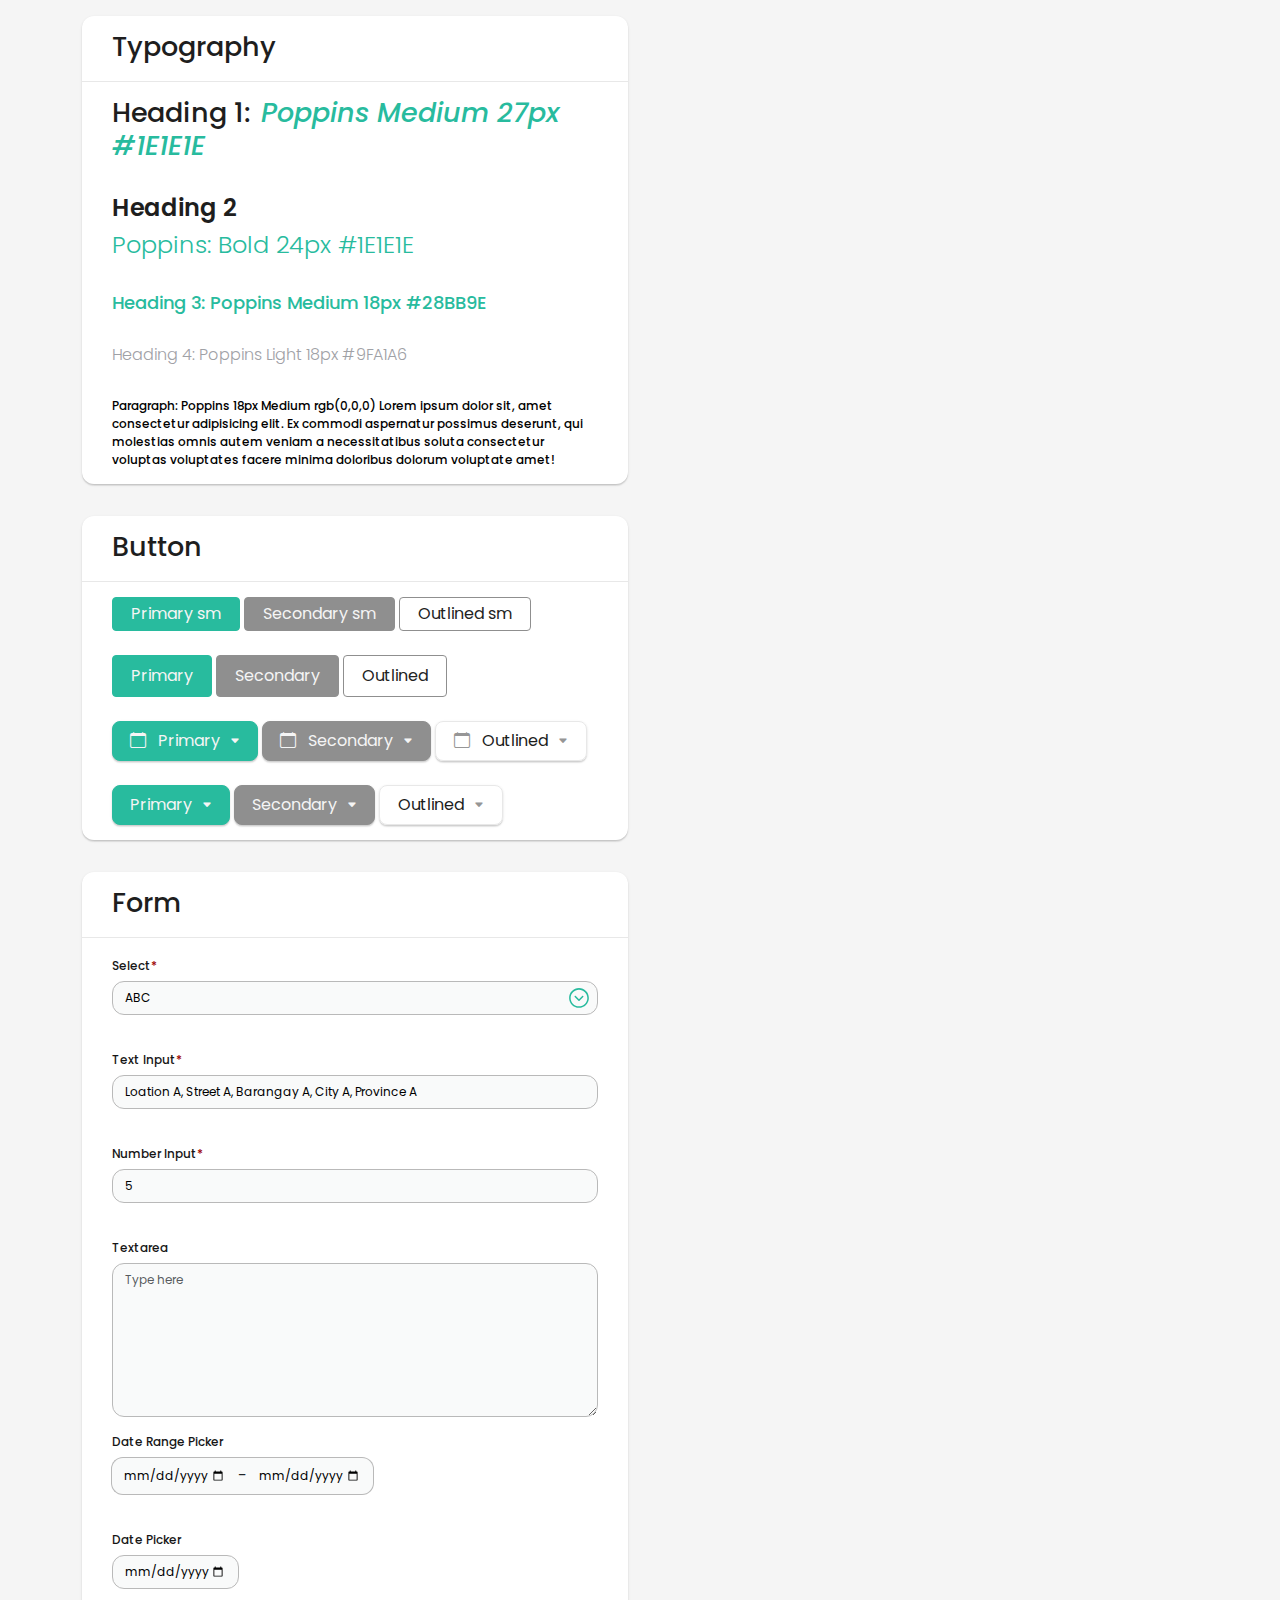
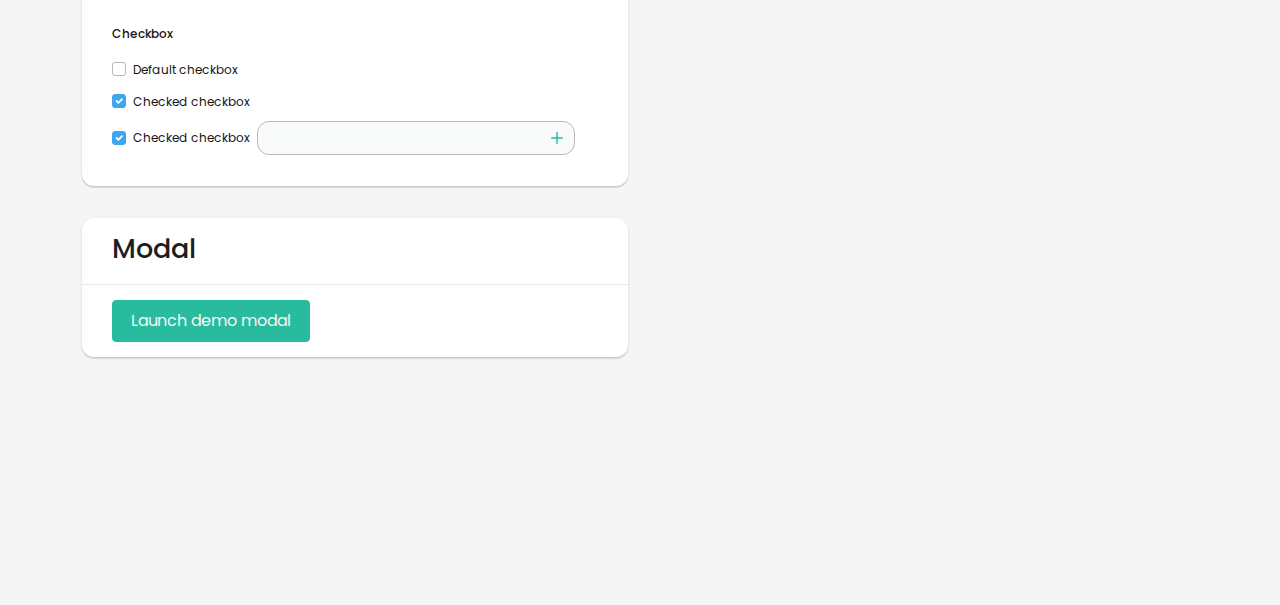
==== commit 5586f981: "Update index.html" ====
--- a/index.html
+++ b/index.html
@@ -33,7 +33,7 @@
 							<!-- <h5>h5 The five boxing wizards jump quickly.</h5> -->
 							<!-- <h6>h6 The five boxing wizards jump quickly.</h6> -->
 							<br>
-							<p>Poppins 18px Medium rgb(0,0,0) Lorem ipsum dolor sit, amet consectetur adipisicing elit. Ex commodi aspernatur possimus deserunt, qui molestias omnis autem veniam a necessitatibus soluta consectetur voluptas voluptates facere minima doloribus dolorum voluptate amet!</p>
+							<p>Paragraph: Poppins 18px Medium rgb(0,0,0) Lorem ipsum dolor sit, amet consectetur adipisicing elit. Ex commodi aspernatur possimus deserunt, qui molestias omnis autem veniam a necessitatibus soluta consectetur voluptas voluptates facere minima doloribus dolorum voluptate amet!</p>
 						</div>
 					</div>
 
